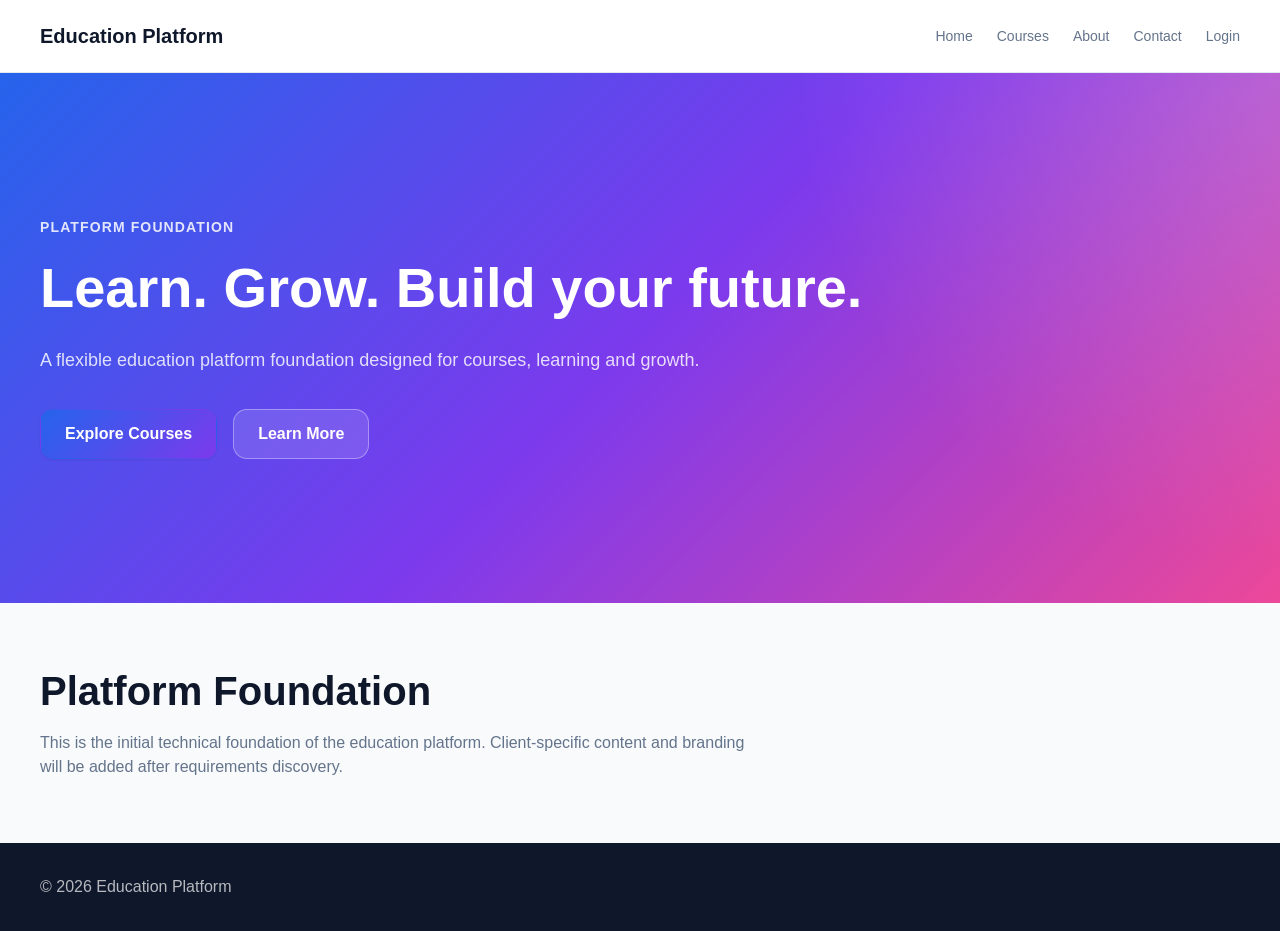
==== index.html @ 8b92bb28 "feat: add static frontend foundation" ====
<!DOCTYPE html>
<html lang="en">
<head>
    <meta charset="UTF-8">

    <meta
        name="viewport"
        content="width=device-width, initial-scale=1.0"
    >

    <meta
        name="description"
        content="Education platform foundation."
    >

    <meta
        name="robots"
        content="index,follow"
    >

    <title>Education Platform</title>

    <link rel="stylesheet" href="css/variables.css">
    <link rel="stylesheet" href="css/reset.css">
    <link rel="stylesheet" href="css/base.css">
    <link rel="stylesheet" href="css/components.css">
    <link rel="stylesheet" href="css/layouts.css">
    <link rel="stylesheet" href="css/responsive.css">
    <link rel="stylesheet" href="css/animations.css">
</head>

<body>

    <header class="site-header">
        <div class="container">
            <nav class="site-navigation" aria-label="Main navigation">

    <a href="index.html" class="site-logo">
        Education Platform
    </a>

    <button
        class="menu-toggle"
        type="button"
        aria-label="Open navigation menu"
        aria-expanded="false"
        aria-controls="main-navigation"
    >
        <span class="menu-toggle__line"></span>
        <span class="menu-toggle__line"></span>
        <span class="menu-toggle__line"></span>
    </button>

    <div
        class="site-navigation__links"
        id="main-navigation"
    >
        <a href="index.html">Home</a>
        <a href="courses.html">Courses</a>
        <a href="about.html">About</a>
        <a href="contact.html">Contact</a>
        <a href="login.html">Login</a>
    </div>

</nav>
        </div>
    </header>

    <main>

        <section class="hero-section">
            <div class="container">

                <p class="eyebrow">
                    Platform Foundation
                </p>

                <h1>
                    Learn. Grow. Build your future.
                </h1>

                <p class="hero-description">
                    A flexible education platform foundation
                    designed for courses, learning and growth.
                </p>

                <div class="hero-actions">
                    <a
                        href="courses.html"
                        class="button button--primary"
                    >
                        Explore Courses
                    </a>

                    <a
                        href="about.html"
                        class="button button--secondary"
                    >
                        Learn More
                    </a>
                </div>

            </div>
        </section>

        <section class="content-section">
            <div class="container">

                <h2>
                    Platform Foundation
                </h2>

                <p>
                    This is the initial technical foundation
                    of the education platform. Client-specific
                    content and branding will be added after
                    requirements discovery.
                </p>

            </div>
        </section>

    </main>

    <footer class="site-footer">
        <div class="container">

            <p>
                &copy;
                <span id="current-year"></span>
                Education Platform
            </p>

        </div>
    </footer>

    <script src="js/public/home.js" defer></script>

</body>
</html>
---- css/variables.css ----
:root {
    /* =========================================
       Color System
       ========================================= */

    --color-primary: #2563eb;
    --color-primary-hover: #1d4ed8;

    --color-secondary: #7c3aed;
    --color-secondary-hover: #6d28d9;

    --color-accent: #16a34a;

    --color-background: #f8fafc;
    --color-surface: #ffffff;

    --color-text: #0f172a;
    --color-text-light: #ffffff;

    --color-muted: #64748b;
    --color-border: #e2e8f0;

    --color-success: #16a34a;
    --color-warning: #d97706;
    --color-error: #dc2626;


    /* =========================================
       Gradient System
       ========================================= */

    --gradient-hero:
        linear-gradient(
            135deg,
            #2563eb 0%,
            #7c3aed 50%,
            #ec4899 100%
        );

    --gradient-button:
        linear-gradient(
            135deg,
            #2563eb,
            #7c3aed
        );


    /* =========================================
       Typography
       ========================================= */

    --font-heading:
        "Poppins",
        "Segoe UI",
        Arial,
        sans-serif;

    --font-body:
        "Inter",
        "Segoe UI",
        Arial,
        sans-serif;

    --font-size-xs: 0.75rem;
    --font-size-sm: 0.875rem;
    --font-size-md: 1rem;
    --font-size-lg: 1.125rem;
    --font-size-xl: 1.25rem;
    --font-size-2xl: 1.5rem;
    --font-size-3xl: 2rem;
    --font-size-4xl: 2.5rem;
    --font-size-5xl: 3.5rem;

    --font-weight-regular: 400;
    --font-weight-medium: 500;
    --font-weight-semibold: 600;
    --font-weight-bold: 700;

    --line-height-tight: 1.2;
    --line-height-normal: 1.5;
    --line-height-relaxed: 1.75;


    /* =========================================
       Layout
       ========================================= */

    --container-width: 1200px;

    --space-1: 0.25rem;
    --space-2: 0.5rem;
    --space-3: 0.75rem;
    --space-4: 1rem;
    --space-5: 1.25rem;
    --space-6: 1.5rem;
    --space-8: 2rem;
    --space-10: 2.5rem;
    --space-12: 3rem;
    --space-16: 4rem;
    --space-20: 5rem;


    /* =========================================
       Border Radius
       ========================================= */

    --radius-sm: 8px;
    --radius-md: 14px;
    --radius-lg: 24px;
    --radius-xl: 32px;
    --radius-full: 9999px;


    /* =========================================
       Shadows
       ========================================= */

    --shadow-sm:
        0 1px 3px rgba(15, 23, 42, 0.08);

    --shadow-md:
        0 8px 24px rgba(15, 23, 42, 0.10);

    --shadow-lg:
        0 20px 50px rgba(15, 23, 42, 0.14);


    /* =========================================
       Motion
       ========================================= */

    --transition-fast: 150ms ease;
    --transition-normal: 250ms ease;
    --transition-slow: 400ms ease;


    /* =========================================
       Z-Index
       ========================================= */

    --z-header: 100;
    --z-dropdown: 200;
    --z-modal: 500;
    --z-toast: 600;
}
---- css/base.css ----
/* =========================================
   Base Styles
   ========================================= */

html {
    font-size: 16px;
}

body {
    background: var(--color-background);
    color: var(--color-text);
    font-family: var(--font-body);
    font-size: var(--font-size-md);
    font-weight: var(--font-weight-regular);
    line-height: var(--line-height-normal);
    text-rendering: optimizeLegibility;
    -webkit-font-smoothing: antialiased;
}

h1,
h2,
h3,
h4,
h5,
h6 {
    color: var(--color-text);
    font-family: var(--font-heading);
    font-weight: var(--font-weight-bold);
    line-height: var(--line-height-tight);
}

h1 {
    font-size: clamp(
        2.25rem,
        5vw,
        var(--font-size-5xl)
    );
}

h2 {
    font-size: clamp(
        1.75rem,
        4vw,
        var(--font-size-4xl)
    );
}

h3 {
    font-size: var(--font-size-2xl);
}

h4 {
    font-size: var(--font-size-xl);
}

p {
    color: var(--color-muted);
}

a {
    transition:
        color var(--transition-fast),
        opacity var(--transition-fast);
}

a:hover {
    color: var(--color-primary);
}

:focus-visible {
    outline: 3px solid var(--color-primary);
    outline-offset: 3px;
}

button,
a,
input,
textarea,
select {
    border-radius: var(--radius-sm);
}

.container {
    width: min(
        calc(100% - 2rem),
        var(--container-width)
    );

    margin-inline: auto;
}

.eyebrow {
    margin-bottom: var(--space-4);

    color: var(--color-primary);

    font-size: var(--font-size-sm);
    font-weight: var(--font-weight-semibold);

    letter-spacing: 0.08em;
    text-transform: uppercase;
}

.content-section {
    padding-block: var(--space-16);
}

.content-section h2 {
    margin-bottom: var(--space-4);
}

.content-section p {
    max-width: 720px;
}

/* =========================================
   Reduced Motion
   ========================================= */

@media (prefers-reduced-motion: reduce) {
    html {
        scroll-behavior: auto;
    }

    *,
    *::before,
    *::after {
        animation-duration: 0.01ms !important;
        animation-iteration-count: 1 !important;
        transition-duration: 0.01ms !important;
        scroll-behavior: auto !important;
    }
}
---- css/components.css ----
/* =========================================
   Buttons
   ========================================= */

.button {
    display: inline-flex;
    align-items: center;
    justify-content: center;

    min-height: 44px;

    padding:
        var(--space-3)
        var(--space-6);

    border: 1px solid transparent;
    border-radius: var(--radius-md);

    font-size: var(--font-size-md);
    font-weight: var(--font-weight-semibold);

    text-align: center;

    transition:
        transform var(--transition-fast),
        background var(--transition-normal),
        border-color var(--transition-normal),
        color var(--transition-normal),
        box-shadow var(--transition-normal);
}

.button:hover {
    transform: translateY(-1px);
}

.button:active {
    transform: translateY(0);
}

.button--primary {
    background: var(--gradient-button);
    color: var(--color-text-light);

    box-shadow: var(--shadow-sm);
}

.button--primary:hover {
    box-shadow: var(--shadow-md);
}

.button--secondary {
    background: var(--color-surface);
    border-color: var(--color-border);
    color: var(--color-text);
}

.button--secondary:hover {
    border-color: var(--color-primary);
    color: var(--color-primary);
}


/* =========================================
   Site Header
   ========================================= */

.site-header {
    position: sticky;
    top: 0;
    z-index: var(--z-header);

    background: rgb(255 255 255 / 92%);
    border-bottom: 1px solid var(--color-border);

    backdrop-filter: blur(12px);
}

.site-navigation {
    display: flex;
    align-items: center;
    justify-content: space-between;

    min-height: 72px;

    gap: var(--space-6);
}

.site-logo {
    flex-shrink: 0;

    color: var(--color-text);

    font-family: var(--font-heading);
    font-size: var(--font-size-xl);
    font-weight: var(--font-weight-bold);
}

.site-logo:hover {
    color: var(--color-primary);
}

.site-navigation__links {
    display: flex;
    align-items: center;

    gap: var(--space-6);
}

.site-navigation__links a {
    color: var(--color-muted);
    font-size: var(--font-size-sm);
    font-weight: var(--font-weight-medium);
}

.site-navigation__links a:hover,
.site-navigation__links a:focus-visible {
    color: var(--color-primary);
}


/* =========================================
   Hero
   ========================================= */

.hero-section {
    position: relative;

    overflow: hidden;

    padding-block:
        clamp(
            5rem,
            12vw,
            9rem
        );

    background: var(--gradient-hero);

    color: var(--color-text-light);
}

.hero-section::before {
    content: "";

    position: absolute;
    inset: 0;

    background:
        radial-gradient(
            circle at top right,
            rgb(255 255 255 / 18%),
            transparent 35%
        );
    
    pointer-events: none;
}

.hero-section .container {
    position: relative;
    z-index: 1;
}

.hero-section .eyebrow {
    color: rgb(255 255 255 / 85%);
}

.hero-section h1 {
    max-width: 850px;

    margin-bottom: var(--space-6);

    color: var(--color-text-light);
}

.hero-description {
    max-width: 680px;

    margin-bottom: var(--space-8);

    color: rgb(255 255 255 / 82%);

    font-size: var(--font-size-lg);
    line-height: var(--line-height-relaxed);
}

.hero-actions {
    display: flex;
    flex-wrap: wrap;

    gap: var(--space-4);
}

.hero-actions .button--secondary {
    background: rgb(255 255 255 / 12%);
    border-color: rgb(255 255 255 / 35%);
    color: var(--color-text-light);
}

.hero-actions .button--secondary:hover {
    background: rgb(255 255 255 / 20%);
    border-color: rgb(255 255 255 / 60%);
    color: var(--color-text-light);
}


/* =========================================
   Cards
   ========================================= */

.card {
    padding: var(--space-6);

    background: var(--color-surface);
    border: 1px solid var(--color-border);
    border-radius: var(--radius-lg);

    box-shadow: var(--shadow-sm);

    transition:
        transform var(--transition-normal),
        box-shadow var(--transition-normal);
}

.card:hover {
    transform: translateY(-3px);
    box-shadow: var(--shadow-md);
}

.card__title {
    margin-bottom: var(--space-3);

    font-size: var(--font-size-xl);
}

.card__description {
    margin-bottom: var(--space-4);
}


/* =========================================
   Forms
   ========================================= */

.form-group {
    display: flex;
    flex-direction: column;

    gap: var(--space-2);
}

.form-group + .form-group {
    margin-top: var(--space-4);
}

.form-label {
    color: var(--color-text);

    font-size: var(--font-size-sm);
    font-weight: var(--font-weight-semibold);
}

.form-input,
.form-textarea,
.form-select {
    width: 100%;

    padding:
        var(--space-3)
        var(--space-4);

    background: var(--color-surface);

    border: 1px solid var(--color-border);
    border-radius: var(--radius-md);

    color: var(--color-text);

    transition:
        border-color var(--transition-fast),
        box-shadow var(--transition-fast);
}

.form-input::placeholder,
.form-textarea::placeholder {
    color: var(--color-muted);
}

.form-input:focus,
.form-textarea:focus,
.form-select:focus {
    border-color: var(--color-primary);

    box-shadow:
        0 0 0 3px
        rgb(37 99 235 / 12%);

    outline: none;
}

.form-textarea {
    min-height: 140px;
}


/* =========================================
   Status Messages
   ========================================= */

.alert {
    padding: var(--space-4);

    border: 1px solid transparent;
    border-radius: var(--radius-md);
}

.alert--success {
    background: rgb(22 163 74 / 10%);
    border-color: rgb(22 163 74 / 25%);
    color: var(--color-success);
}

.alert--warning {
    background: rgb(217 119 6 / 10%);
    border-color: rgb(217 119 6 / 25%);
    color: var(--color-warning);
}

.alert--error {
    background: rgb(220 38 38 / 10%);
    border-color: rgb(220 38 38 / 25%);
    color: var(--color-error);
}


/* =========================================
   Loading / Empty / Error States
   ========================================= */

.state {
    padding: var(--space-10);

    border: 1px dashed var(--color-border);
    border-radius: var(--radius-lg);

    text-align: center;
}

.state__title {
    margin-bottom: var(--space-2);
}

.state__message {
    color: var(--color-muted);
}


/* =========================================
   Visually Hidden
   ========================================= */

.visually-hidden {
    position: absolute !important;

    width: 1px !important;
    height: 1px !important;

    padding: 0 !important;
    margin: -1px !important;

    overflow: hidden !important;

    clip: rect(0, 0, 0, 0) !important;

    white-space: nowrap !important;

    border: 0 !important;
}
/* =========================================
   Mobile Menu Toggle
   ========================================= */

.menu-toggle {
    display: none;

    width: 44px;
    height: 44px;

    padding: var(--space-2);

    background: transparent;
    border: 1px solid var(--color-border);
    border-radius: var(--radius-md);

    align-items: center;
    justify-content: center;
    flex-direction: column;

    gap: 5px;

    color: var(--color-text);
}

.menu-toggle:hover {
    border-color: var(--color-primary);
}

.menu-toggle__line {
    display: block;

    width: 20px;
    height: 2px;

    background: currentColor;

    border-radius: var(--radius-full);

    transition:
        transform var(--transition-normal),
        opacity var(--transition-normal);
}


/* =========================================
   Open Menu State
   ========================================= */

.menu-toggle.is-open .menu-toggle__line:nth-child(1) {
    transform: translateY(7px) rotate(45deg);
}

.menu-toggle.is-open .menu-toggle__line:nth-child(2) {
    opacity: 0;
}

.menu-toggle.is-open .menu-toggle__line:nth-child(3) {
    transform: translateY(-7px) rotate(-45deg);
}
---- css/layouts.css ----
/* =========================================
   Layout Utilities
   ========================================= */

.page-section {
    padding-block: var(--space-16);
}

.page-section--large {
    padding-block: var(--space-20);
}


/* =========================================
   Grid
   ========================================= */

.grid {
    display: grid;
    gap: var(--space-6);
}

.grid--2 {
    grid-template-columns: repeat(2, minmax(0, 1fr));
}

.grid--3 {
    grid-template-columns: repeat(3, minmax(0, 1fr));
}

.grid--4 {
    grid-template-columns: repeat(4, minmax(0, 1fr));
}


/* =========================================
   Flex Utilities
   ========================================= */

.flex {
    display: flex;
}

.flex--column {
    flex-direction: column;
}

.flex--center {
    align-items: center;
    justify-content: center;
}

.flex--between {
    align-items: center;
    justify-content: space-between;
}

.flex--wrap {
    flex-wrap: wrap;
}


/* =========================================
   Stack
   ========================================= */

.stack {
    display: flex;
    flex-direction: column;
}

.stack--sm {
    gap: var(--space-3);
}

.stack--md {
    gap: var(--space-6);
}

.stack--lg {
    gap: var(--space-10);
}


/* =========================================
   Course Grid
   ========================================= */

.course-grid {
    display: grid;

    grid-template-columns:
        repeat(
            3,
            minmax(0, 1fr)
        );

    gap: var(--space-6);
}


/* =========================================
   Content Widths
   ========================================= */

.content-narrow {
    max-width: 720px;
}

.content-medium {
    max-width: 900px;
}

.content-wide {
    max-width: 1100px;
}


/* =========================================
   Centered Content
   ========================================= */

.center-content {
    margin-inline: auto;
    text-align: center;
}


/* =========================================
   Footer
   ========================================= */

.site-footer {
    padding-block: var(--space-8);

    background: var(--color-text);

    color: var(--color-text-light);
}

.site-footer p {
    color: rgb(255 255 255 / 70%);
}
---- css/responsive.css ----
/* =========================================
   Tablet
   ========================================= */

@media (max-width: 900px) {

    .site-navigation {
        flex-wrap: wrap;

        padding-block: var(--space-4);
    }

    .site-navigation__links {
        width: 100%;

        justify-content: center;

        gap: var(--space-4);
    }

    .grid--4 {
        grid-template-columns: repeat(2, minmax(0, 1fr));
    }

    .grid--3,
    .course-grid {
        grid-template-columns: repeat(2, minmax(0, 1fr));
    }
}


/* =========================================
   Mobile
   ========================================= */

@media (max-width: 640px) {

    .container {
        width: min(
            calc(100% - 1.5rem),
            var(--container-width)
        );
    }

    .site-navigation {
        position: relative;

        min-height: 64px;

        flex-wrap: wrap;
        align-items: center;

        padding-block: var(--space-3);
    }

    .site-logo {
        font-size: var(--font-size-lg);
    }

    .menu-toggle {
        display: flex;
    }

    .site-navigation__links {
        display: none;

        width: 100%;

        flex-direction: column;
        align-items: stretch;

        gap: 0;

        padding-top: var(--space-3);
    }

    .site-navigation__links.is-open {
        display: flex;
    }

    .site-navigation__links a {
        width: 100%;

        padding:
            var(--space-3)
            var(--space-2);

        border-top: 1px solid var(--color-border);

        color: var(--color-text);

        font-size: var(--font-size-md);
    }

    .site-navigation__links a:hover,
    .site-navigation__links a:focus-visible {
        background: var(--color-background);
        color: var(--color-primary);
    }

    .hero-section {
        padding-block: var(--space-16);
    }

    .hero-actions {
        flex-direction: column;
        align-items: stretch;
    }

    .hero-actions .button {
        width: 100%;
    }

    .grid--2,
    .grid--3,
    .grid--4,
    .course-grid {
        grid-template-columns: 1fr;
    }

    .content-section,
    .page-section {
        padding-block: var(--space-12);
    }
}
---- css/animations.css ----
/* =========================================
   Animation Foundation
   ========================================= */

@keyframes fade-in {
    from {
        opacity: 0;
    }

    to {
        opacity: 1;
    }
}

@keyframes fade-up {
    from {
        opacity: 0;
        transform: translateY(12px);
    }

    to {
        opacity: 1;
        transform: translateY(0);
    }
}

.animate-fade-in {
    animation:
        fade-in
        var(--transition-slow)
        both;
}

.animate-fade-up {
    animation:
        fade-up
        var(--transition-slow)
        both;
}


/* =========================================
   Reduced Motion
   ========================================= */

@media (prefers-reduced-motion: reduce) {

    .animate-fade-in,
    .animate-fade-up {
        animation: none;
    }
}
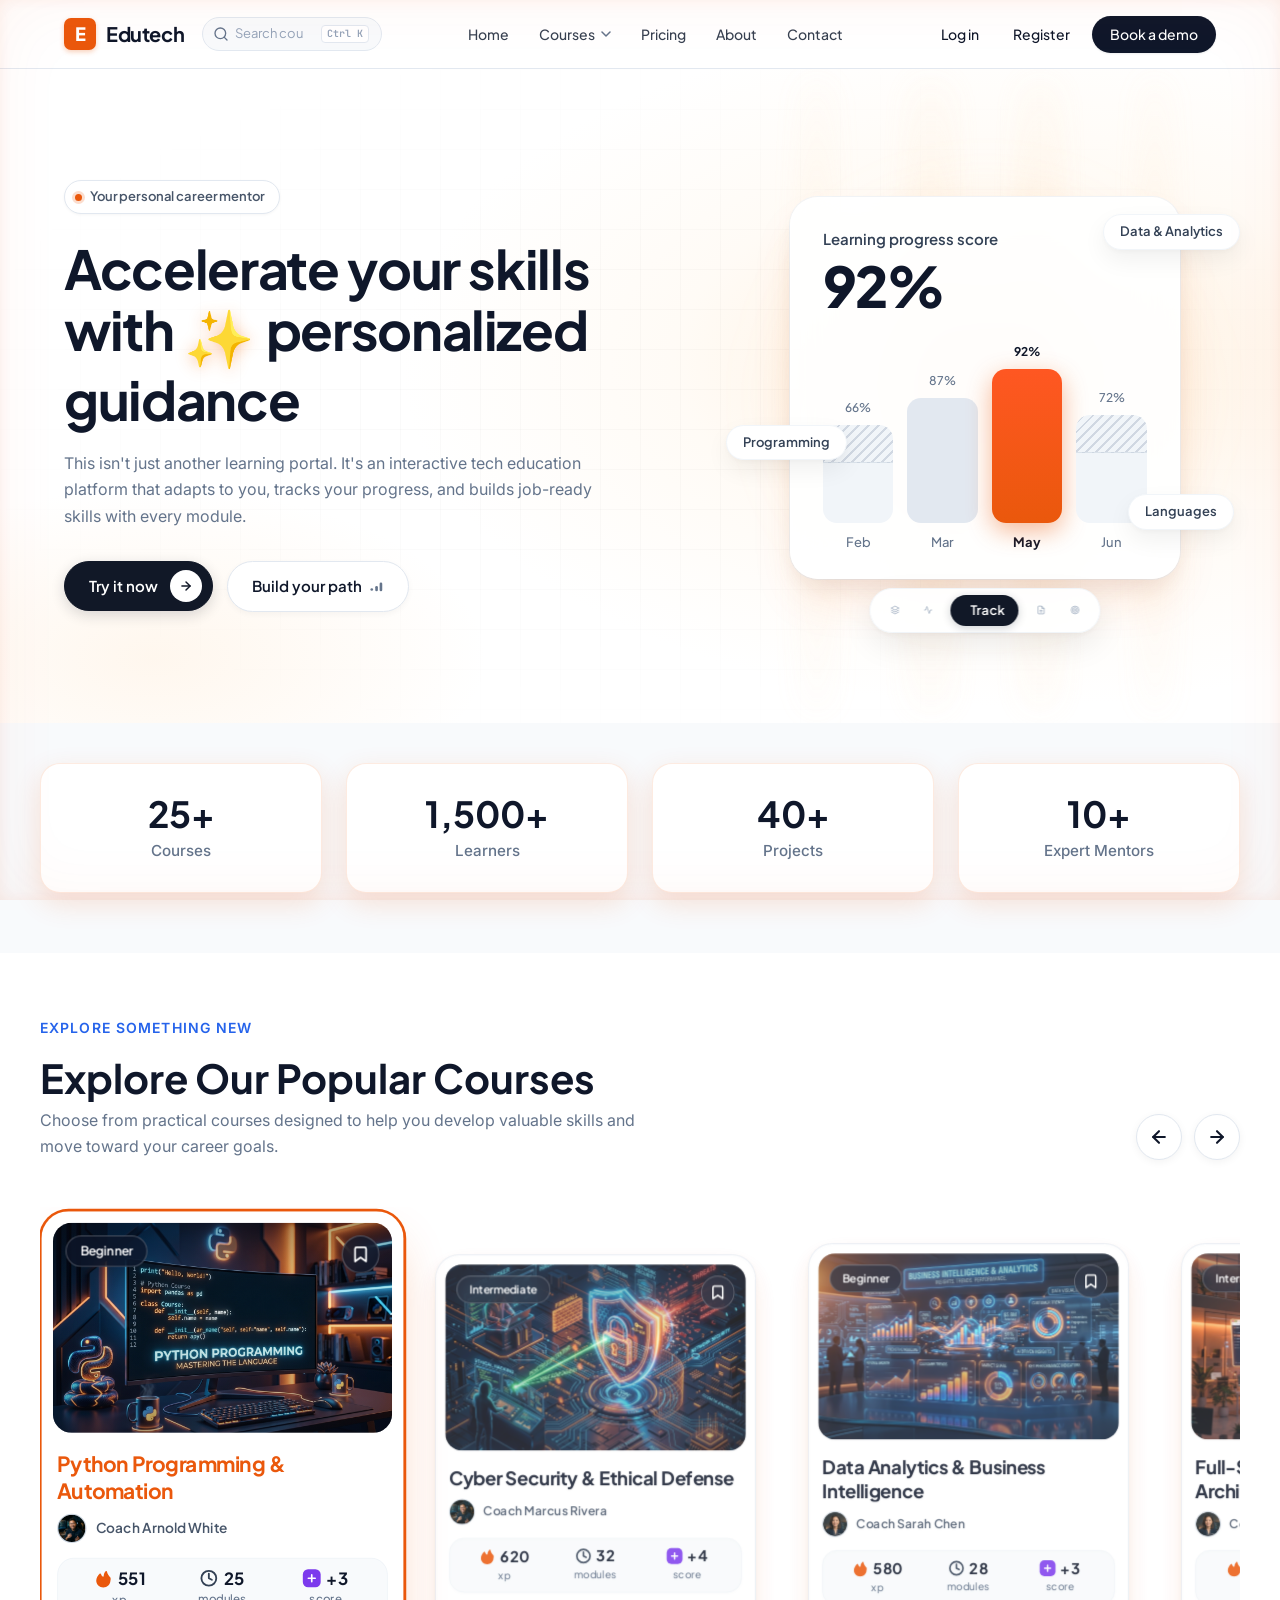
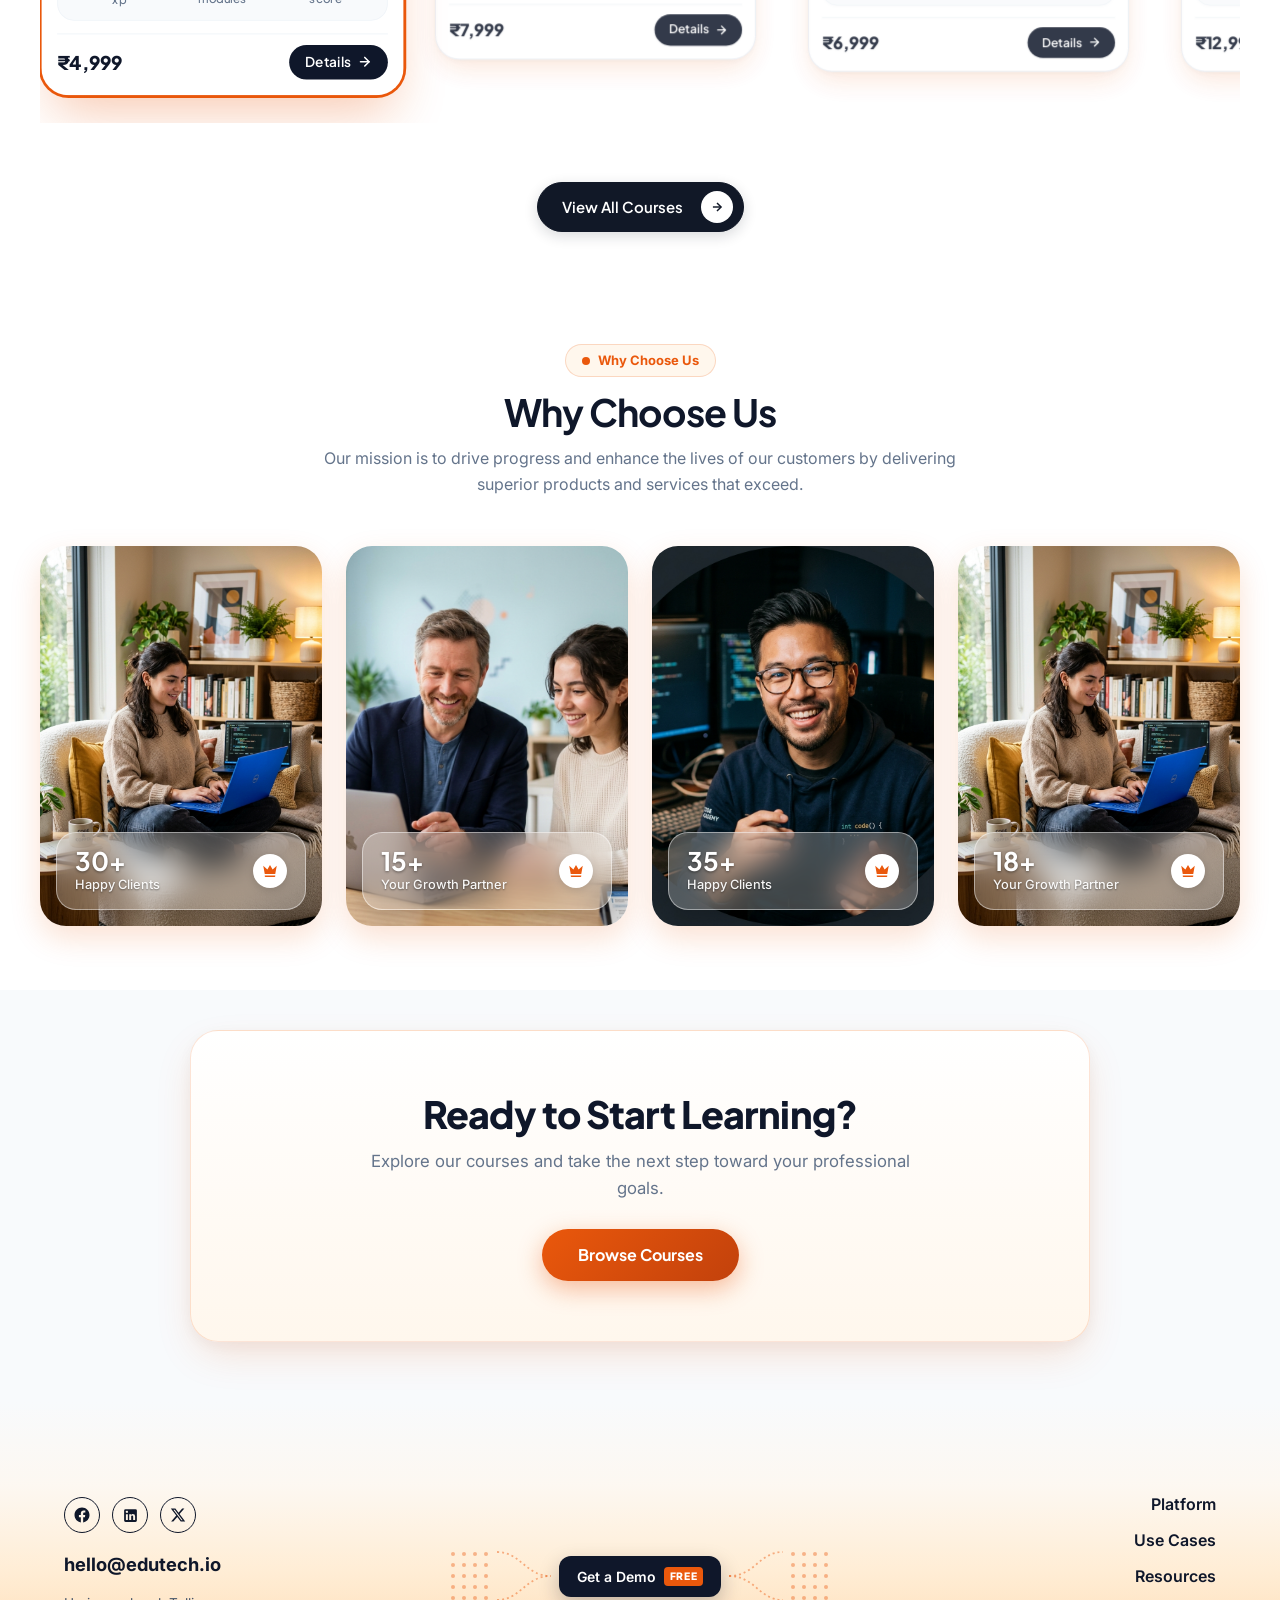
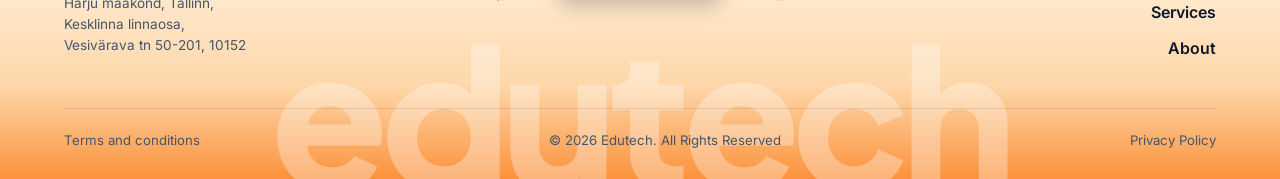
==== commit d8edccea: "feat(ui): implement platform redesign and dynamic data services Add dynamic data services, content J" ====
--- a/index.html
+++ b/index.html
@@ -1,24 +1,18 @@
 <!DOCTYPE html>
 <html lang="en">
+
 <head>
     <meta charset="UTF-8">
 
-    <meta
-        name="viewport"
-        content="width=device-width, initial-scale=1.0"
-    >
-
-    <meta
-        name="description"
-        content="Education platform foundation."
-    >
-
-    <meta
-        name="robots"
-        content="index,follow"
-    >
-
-    <title>Education Platform</title>
+    <meta name="viewport" content="width=device-width, initial-scale=1.0">
+
+    <meta name="description" id="meta-description" content="Education platform.">
+
+    <meta name="robots" content="index,follow">
+
+    <title id="page-title">
+        Education Platform
+    </title>
 
     <link rel="stylesheet" href="css/variables.css">
     <link rel="stylesheet" href="css/reset.css">
@@ -31,110 +25,388 @@
 
 <body>
 
-    <header class="site-header">
-        <div class="container">
-            <nav class="site-navigation" aria-label="Main navigation">
-
-    <a href="index.html" class="site-logo">
-        Education Platform
-    </a>
-
-    <button
-        class="menu-toggle"
-        type="button"
-        aria-label="Open navigation menu"
-        aria-expanded="false"
-        aria-controls="main-navigation"
-    >
-        <span class="menu-toggle__line"></span>
-        <span class="menu-toggle__line"></span>
-        <span class="menu-toggle__line"></span>
-    </button>
-
-    <div
-        class="site-navigation__links"
-        id="main-navigation"
-    >
-        <a href="index.html">Home</a>
-        <a href="courses.html">Courses</a>
-        <a href="about.html">About</a>
-        <a href="contact.html">Contact</a>
-        <a href="login.html">Login</a>
-    </div>
-
-</nav>
-        </div>
-    </header>
+    <div id="site-navbar"></div>
 
     <main>
 
-        <section class="hero-section">
-            <div class="container">
-
-                <p class="eyebrow">
-                    Platform Foundation
-                </p>
-
-                <h1>
-                    Learn. Grow. Build your future.
-                </h1>
-
-                <p class="hero-description">
-                    A flexible education platform foundation
-                    designed for courses, learning and growth.
-                </p>
-
-                <div class="hero-actions">
-                    <a
-                        href="courses.html"
-                        class="button button--primary"
-                    >
-                        Explore Courses
-                    </a>
-
-                    <a
-                        href="about.html"
-                        class="button button--secondary"
-                    >
-                        Learn More
-                    </a>
+        <!-- Hero Section (Matches Uploaded Design with Project Adapted Content) -->
+        <section class="hero-section" aria-label="Hero Section">
+            <div class="hero-container">
+
+                <!-- Left Column: Content & Actions -->
+                <div class="hero-content">
+
+                    <!-- Eyebrow Pill Badge -->
+                    <div class="hero-badge" id="hero-eyebrow">
+                        <span class="hero-badge__dot"></span>
+                        <span class="hero-badge__text">Your personal career mentor</span>
+                    </div>
+
+                    <!-- Heading with Sparkle -->
+                    <h1 class="hero-title" id="hero-title">
+                        Accelerate your skills with <span class="hero-sparkle" aria-hidden="true">✨</span> personalized
+                        guidance
+                    </h1>
+
+                    <!-- Description -->
+                    <p class="hero-description" id="hero-description">
+                        This isn’t just another learning portal. It’s an interactive tech education platform that adapts
+                        to you, tracks your progress, and builds job-ready skills with every module.
+                    </p>
+
+                    <!-- Dual Pill Action Buttons -->
+                    <div class="hero-actions">
+                        <a href="courses.html" class="hero-btn-primary" id="hero-primary-button">
+                            <span class="hero-btn__text">Try it now</span>
+                            <span class="hero-btn__arrow" aria-hidden="true">
+                                <svg width="14" height="14" viewBox="0 0 24 24" fill="none" stroke="currentColor"
+                                    stroke-width="2.5" stroke-linecap="round" stroke-linejoin="round">
+                                    <line x1="5" y1="12" x2="19" y2="12"></line>
+                                    <polyline points="12 5 19 12 12 19"></polyline>
+                                </svg>
+                            </span>
+                        </a>
+
+                        <a href="courses.html" class="hero-btn-secondary" id="hero-secondary-button">
+                            <span class="hero-btn__text">Build your path</span>
+                            <span class="hero-btn__symbol" aria-hidden="true">
+                                <svg width="14" height="14" viewBox="0 0 16 16" fill="currentColor">
+                                    <circle cx="2" cy="12" r="1.5" />
+                                    <rect x="6" y="8" width="3" height="6" rx="1.5" />
+                                    <rect x="11" y="4" width="3" height="10" rx="1.5" />
+                                </svg>
+                            </span>
+                        </a>
+                    </div>
+
+                </div>
+
+                <!-- Right Column: Visual Progress Graphic & Floating Dock -->
+                <div class="hero-visual" aria-hidden="true">
+
+                    <!-- Ambient Warm Glow Background with Radiant Stripes -->
+                    <div class="hero-glow">
+                        <div class="hero-glow__beam hero-glow__beam--1"></div>
+                        <div class="hero-glow__beam hero-glow__beam--2"></div>
+                        <div class="hero-glow__beam hero-glow__beam--3"></div>
+                        <div class="hero-glow__beam hero-glow__beam--4"></div>
+                    </div>
+
+                    <!-- Floating Skill Pill: Left ("Programming") -->
+                    <div class="hero-floating-pill hero-floating-pill--left">
+                        <span>Programming</span>
+                    </div>
+
+                    <!-- Floating Skill Pill: Top Right ("Data & Analytics") -->
+                    <div class="hero-floating-pill hero-floating-pill--top-right">
+                        <span>Data &amp; Analytics</span>
+                    </div>
+
+                    <!-- Floating Skill Pill: Bottom Right ("Languages") -->
+                    <div class="hero-floating-pill hero-floating-pill--bottom-right">
+                        <span>Languages</span>
+                    </div>
+
+                    <!-- Main Progress Card -->
+                    <div class="hero-card">
+                        <span class="hero-card__label">Learning progress score</span>
+                        <div class="hero-card__score">92%</div>
+
+                        <!-- 4-Column Bar Chart -->
+                        <div class="hero-chart">
+                            <!-- Column 1: Feb -->
+                            <div class="hero-chart__col">
+                                <span class="hero-chart__val">66%</span>
+                                <div class="hero-chart__bar hero-chart__bar--striped" style="height: 98px;">
+                                    <div class="hero-chart__stripe-texture"></div>
+                                </div>
+                                <span class="hero-chart__month">Feb</span>
+                            </div>
+
+                            <!-- Column 2: Mar -->
+                            <div class="hero-chart__col">
+                                <span class="hero-chart__val">87%</span>
+                                <div class="hero-chart__bar hero-chart__bar--neutral" style="height: 125px;"></div>
+                                <span class="hero-chart__month">Mar</span>
+                            </div>
+
+                            <!-- Column 3: May (Active Glowing Pill) -->
+                            <div class="hero-chart__col hero-chart__col--active">
+                                <span class="hero-chart__val">92%</span>
+                                <div class="hero-chart__bar hero-chart__bar--active" style="height: 154px;"></div>
+                                <span class="hero-chart__month">May</span>
+                            </div>
+
+                            <!-- Column 4: Jun -->
+                            <div class="hero-chart__col">
+                                <span class="hero-chart__val">72%</span>
+                                <div class="hero-chart__bar hero-chart__bar--striped" style="height: 108px;">
+                                    <div class="hero-chart__stripe-texture"></div>
+                                </div>
+                                <span class="hero-chart__month">Jun</span>
+                            </div>
+                        </div>
+                    </div>
+
+                    <!-- Floating Bottom Dock -->
+                    <div class="hero-dock">
+                        <button type="button" class="hero-dock__btn" aria-label="Course Modules" tabindex="-1">
+                            <svg width="16" height="16" viewBox="0 0 24 24" fill="none" stroke="currentColor"
+                                stroke-width="1.8">
+                                <path d="M12 2L2 7l10 5 10-5-10-5zM2 17l10 5 10-5M2 12l10 5 10-5" />
+                            </svg>
+                        </button>
+
+                        <button type="button" class="hero-dock__btn" aria-label="Growth Chart" tabindex="-1">
+                            <svg width="16" height="16" viewBox="0 0 24 24" fill="none" stroke="currentColor"
+                                stroke-width="1.8">
+                                <polyline points="22 12 18 12 15 21 9 3 6 12 2 12" />
+                            </svg>
+                        </button>
+
+                        <button type="button" class="hero-dock__btn hero-dock__btn--active" aria-label="Track Progress"
+                            tabindex="-1">
+                            <svg width="15" height="15" viewBox="0 0 24 24" fill="none" stroke="currentColor"
+                                stroke-width="2.2">
+                                <rect x="3" y="12" width="4" height="8" rx="1" />
+                                <rect x="10" y="8" width="4" height="12" rx="1" />
+                                <rect x="17" y="4" width="4" height="16" rx="1" />
+                            </svg>
+                            <span>Track</span>
+                        </button>
+
+                        <button type="button" class="hero-dock__btn" aria-label="Course Notes" tabindex="-1">
+                            <svg width="16" height="16" viewBox="0 0 24 24" fill="none" stroke="currentColor"
+                                stroke-width="1.8">
+                                <path d="M14 2H6a2 2 0 0 0-2 2v16a2 2 0 0 0 2 2h12a2 2 0 0 0 2-2V8z" />
+                                <polyline points="14 2 14 8 20 8" />
+                                <line x1="16" y1="13" x2="8" y2="13" />
+                                <line x1="16" y1="17" x2="8" y2="17" />
+                            </svg>
+                        </button>
+
+                        <button type="button" class="hero-dock__btn" aria-label="Learning Target" tabindex="-1">
+                            <svg width="16" height="16" viewBox="0 0 24 24" fill="none" stroke="currentColor"
+                                stroke-width="1.8">
+                                <circle cx="12" cy="12" r="10" />
+                                <circle cx="12" cy="12" r="6" />
+                                <circle cx="12" cy="12" r="2" />
+                            </svg>
+                        </button>
+                    </div>
+
                 </div>
 
             </div>
         </section>
 
-        <section class="content-section">
+
+        <!-- Statistics (Image 3 Reference with Orange Shadow & Mobile 2x2 Grid) -->
+        <section class="page-section" style="padding-block: 40px 60px;">
             <div class="container">
-
-                <h2>
-                    Platform Foundation
-                </h2>
-
-                <p>
-                    This is the initial technical foundation
-                    of the education platform. Client-specific
-                    content and branding will be added after
-                    requirements discovery.
-                </p>
-
+                <div class="grid grid--4 stats-grid" id="statistics-container">
+                </div>
             </div>
         </section>
 
+
+        <!-- Featured Courses Section (Side-by-Side Highlighted Carousel) -->
+        <section class="page-section featured-courses-section" aria-label="Featured Courses">
+
+            <div class="container">
+
+                <div class="carousel-header">
+                    <div class="carousel-header__text">
+                        <p class="eyebrow">
+                            Explore Something New
+                        </p>
+
+                        <h2 id="featured-courses-title">
+                            Explore Our Popular Courses
+                        </h2>
+
+                        <p id="featured-courses-description" class="carousel-header__desc">
+                            Choose from practical, industry-aligned courses designed for your career goals.
+                        </p>
+                    </div>
+
+                    <!-- Carousel Left / Right Navigation Buttons -->
+                    <div class="carousel-controls" aria-label="Course carousel controls">
+                        <button type="button" class="carousel-nav-btn" id="carousel-prev-btn"
+                            aria-label="Previous course" title="Previous">
+                            <svg width="20" height="20" viewBox="0 0 24 24" fill="none" stroke="currentColor"
+                                stroke-width="2.5" stroke-linecap="round" stroke-linejoin="round" aria-hidden="true">
+                                <line x1="19" y1="12" x2="5" y2="12"></line>
+                                <polyline points="12 19 5 12 12 5"></polyline>
+                            </svg>
+                        </button>
+                        <button type="button" class="carousel-nav-btn" id="carousel-next-btn" aria-label="Next course"
+                            title="Next">
+                            <svg width="20" height="20" viewBox="0 0 24 24" fill="none" stroke="currentColor"
+                                stroke-width="2.5" stroke-linecap="round" stroke-linejoin="round" aria-hidden="true">
+                                <line x1="5" y1="12" x2="19" y2="12"></line>
+                                <polyline points="12 5 19 12 12 19"></polyline>
+                            </svg>
+                        </button>
+                    </div>
+                </div>
+
+                <!-- Horizontal Carousel Track (Data populated exclusively from courses.json) -->
+                <div class="courses-carousel-wrapper">
+                    <div class="courses-carousel" id="featured-courses" role="region"
+                        aria-label="Featured courses slider">
+                    </div>
+                </div>
+
+                <div class="center-content" style="margin-top: 1.5rem;">
+                    <a href="courses.html" class="hero-btn-primary" style="display: inline-flex;">
+                        <span>View All Courses</span>
+                        <span class="hero-btn__arrow" aria-hidden="true" style="margin-left: 6px;">
+                            <svg width="14" height="14" viewBox="0 0 24 24" fill="none" stroke="currentColor"
+                                stroke-width="2.5">
+                                <line x1="5" y1="12" x2="19" y2="12"></line>
+                                <polyline points="12 5 19 12 12 19"></polyline>
+                            </svg>
+                        </span>
+                    </a>
+                </div>
+
+            </div>
+
+        </section>
+
+
+        <!-- Why Choose Us Section (Image 4 Reference: White Background & Frosted Glass Badges & Orange Glow) -->
+        <section class="why-choose-section" id="why-choose-us-section" aria-label="Why Choose Us">
+            <div class="container">
+                <div class="why-choose-header">
+                    <div class="why-choose-pill">
+                        <span
+                            style="display:inline-block; width:8px; height:8px; border-radius:50%; background:#ea580c;"></span>
+                        <span>Why Choose Us</span>
+                    </div>
+                    <h2 class="why-choose-title" id="why-choose-title">Why Choose Us</h2>
+                    <p class="why-choose-desc" id="why-choose-description">
+                        Our mission is to drive progress and enhance the lives of our customers by delivering superior
+                        products and services that exceed.
+                    </p>
+                </div>
+
+                <div class="why-choose-grid">
+                    <!-- Card 1 -->
+                    <div class="why-card">
+                        <img src="assets/images/why-choose-1.jpg" alt="Learner studying practical software development"
+                            class="why-card__img" loading="lazy">
+                        <div class="why-card__badge">
+                            <div class="why-card__info">
+                                <span class="why-card__num">30+</span>
+                                <span class="why-card__text">Happy Clients</span>
+                            </div>
+                            <div class="why-card__crown" aria-hidden="true">
+                                <svg width="18" height="18" viewBox="0 0 24 24" fill="currentColor">
+                                    <path
+                                        d="M5 16L3 5l5.5 5L12 4l3.5 6L21 5l-2 11H5zm14 3c0 .6-.4 1-1 1H6c-.6 0-1-.4-1-1v-1h14v1z" />
+                                </svg>
+                            </div>
+                        </div>
+                    </div>
+
+                    <!-- Card 2 -->
+                    <div class="why-card">
+                        <img src="assets/images/why-choose-2.jpg" alt="Educator mentoring technology career transitions"
+                            class="why-card__img" loading="lazy">
+                        <div class="why-card__badge">
+                            <div class="why-card__info">
+                                <span class="why-card__num">15+</span>
+                                <span class="why-card__text">Your Growth Partner</span>
+                            </div>
+                            <div class="why-card__crown" aria-hidden="true">
+                                <svg width="18" height="18" viewBox="0 0 24 24" fill="currentColor">
+                                    <path
+                                        d="M5 16L3 5l5.5 5L12 4l3.5 6L21 5l-2 11H5zm14 3c0 .6-.4 1-1 1H6c-.6 0-1-.4-1-1v-1h14v1z" />
+                                </svg>
+                            </div>
+                        </div>
+                    </div>
+
+                    <!-- Card 3 -->
+                    <div class="why-card">
+                        <img src="assets/images/why-choose-3.jpg"
+                            alt="Senior software mentor guiding engineering workflows" class="why-card__img"
+                            loading="lazy">
+                        <div class="why-card__badge">
+                            <div class="why-card__info">
+                                <span class="why-card__num">35+</span>
+                                <span class="why-card__text">Happy Clients</span>
+                            </div>
+                            <div class="why-card__crown" aria-hidden="true">
+                                <svg width="18" height="18" viewBox="0 0 24 24" fill="currentColor">
+                                    <path
+                                        d="M5 16L3 5l5.5 5L12 4l3.5 6L21 5l-2 11H5zm14 3c0 .6-.4 1-1 1H6c-.6 0-1-.4-1-1v-1h14v1z" />
+                                </svg>
+                            </div>
+                        </div>
+                    </div>
+
+                    <!-- Card 4 -->
+                    <div class="why-card">
+                        <img src="assets/images/why-choose-4.jpg" alt="Student mastering hands-on technical labs"
+                            class="why-card__img" loading="lazy">
+                        <div class="why-card__badge">
+                            <div class="why-card__info">
+                                <span class="why-card__num">18+</span>
+                                <span class="why-card__text">Your Growth Partner</span>
+                            </div>
+                            <div class="why-card__crown" aria-hidden="true">
+                                <svg width="18" height="18" viewBox="0 0 24 24" fill="currentColor">
+                                    <path
+                                        d="M5 16L3 5l5.5 5L12 4l3.5 6L21 5l-2 11H5zm14 3c0 .6-.4 1-1 1H6c-.6 0-1-.4-1-1v-1h14v1z" />
+                                </svg>
+                            </div>
+                        </div>
+                    </div>
+                </div>
+            </div>
+        </section>
+
+
+        <!-- Call To Action -->
+        <section class="home-cta-section">
+            <div class="container">
+                <div class="cta-card--seamless center-content">
+                    <h2 class="cta-card__title" id="cta-title">
+                        Ready to Start Learning?
+                    </h2>
+                    <p class="cta-card__description" id="cta-description">
+                        Explore our courses and take the next step toward your professional goals.
+                    </p>
+                    <a href="courses.html" class="cta-btn--orange" id="cta-button">
+                        Browse Courses
+                    </a>
+                </div>
+            </div>
+        </section>
+
     </main>
 
-    <footer class="site-footer">
-        <div class="container">
-
-            <p>
-                &copy;
-                <span id="current-year"></span>
-                Education Platform
-            </p>
-
-        </div>
-    </footer>
-
+    <div id="site-footer"></div>
+
+
+    <!-- Shared Components -->
+    <script src="js/components/navbar.js" defer></script>
+    <script src="js/components/footer.js" defer></script>
+    <script src="js/components/chatbot.js" defer></script>
+
+    <!-- Services -->
+    <script src="js/services/content-service.js" defer></script>
+    <script src="js/services/course-service.js" defer></script>
+
+    <!-- Course Card -->
+    <script src="js/components/course-card.js" defer></script>
+
+    <!-- Homepage -->
     <script src="js/public/home.js" defer></script>
 
 </body>
+
 </html>
--- a/css/variables.css
+++ b/css/variables.css
@@ -1,4 +1,22 @@
+@import url("https://fonts.googleapis.com/css2?family=Inter:wght@400;500;600;700&family=JetBrains+Mono:wght@500;600&family=Plus+Jakarta+Sans:wght@500;600;700;800&family=Poppins:wght@600;700&display=swap");
+
 :root {
+    /* =========================================
+       Navbar & Header Tokens
+       ========================================= */
+
+    --color-nav-bg: #ffffff;
+    --color-nav-text: #374151;
+    --color-nav-text-hover: #111827;
+    --color-nav-active-pill: #fbf5ee;
+    --color-nav-active-text: #111827;
+    --color-nav-badge-orange: #ea580c;
+    --color-nav-badge-green: #16a34a;
+    --color-nav-badge-blue: #2563eb;
+    --color-nav-badge-purple: #7c3aed;
+    --color-nav-badge-teal: #0d9488;
+    --font-mono: "JetBrains Mono", ui-monospace, SFMono-Regular, Menlo, Monaco, Consolas, "Liberation Mono", monospace;
+
     /* =========================================
        Color System
        ========================================= */
@@ -30,19 +48,15 @@
        ========================================= */
 
     --gradient-hero:
-        linear-gradient(
-            135deg,
+        linear-gradient(135deg,
             #2563eb 0%,
             #7c3aed 50%,
-            #ec4899 100%
-        );
+            #ec4899 100%);
 
     --gradient-button:
-        linear-gradient(
-            135deg,
+        linear-gradient(135deg,
             #2563eb,
-            #7c3aed
-        );
+            #7c3aed);
 
 
     /* =========================================
@@ -50,6 +64,7 @@
        ========================================= */
 
     --font-heading:
+        "Plus Jakarta Sans",
         "Poppins",
         "Segoe UI",
         Arial,
--- a/css/components.css
+++ b/css/components.css
@@ -10,8 +10,7 @@
     min-height: 44px;
 
     padding:
-        var(--space-3)
-        var(--space-6);
+        var(--space-3) var(--space-6);
 
     border: 1px solid transparent;
     border-radius: var(--radius-md);
@@ -61,7 +60,7 @@
 
 
 /* =========================================
-   Site Header
+   Site Header & Modern Navigation
    ========================================= */
 
 .site-header {
@@ -69,137 +68,1169 @@
     top: 0;
     z-index: var(--z-header);
 
-    background: rgb(255 255 255 / 92%);
+    background: rgba(255, 255, 255, 0.96);
     border-bottom: 1px solid var(--color-border);
 
-    backdrop-filter: blur(12px);
-}
-
-.site-navigation {
+    backdrop-filter: blur(16px);
+    -webkit-backdrop-filter: blur(16px);
+    transition: box-shadow var(--transition-fast), background-color var(--transition-fast);
+}
+
+.site-header.is-scrolled {
+    box-shadow: 0 4px 20px -2px rgba(15, 23, 42, 0.06);
+}
+
+.site-header__container {
     display: flex;
     align-items: center;
     justify-content: space-between;
-
-    min-height: 72px;
-
-    gap: var(--space-6);
-}
-
+    gap: var(--space-4);
+
+    min-height: 68px;
+    padding-inline: var(--space-6);
+    max-width: var(--container-width);
+    margin-inline: auto;
+    position: relative;
+}
+
+.site-header__left {
+    display: flex;
+    align-items: center;
+    gap: 18px;
+    flex-shrink: 0;
+}
+
+.site-header__right {
+    display: flex;
+    align-items: center;
+    gap: 12px;
+    flex-shrink: 0;
+}
+
+/* --- Brand Logo --- */
 .site-logo {
+    display: inline-flex;
+    align-items: center;
+    gap: 10px;
+    text-decoration: none;
     flex-shrink: 0;
-
+    user-select: none;
+    font-family: var(--font-heading);
+}
+
+.site-logo__badge {
+    display: inline-flex;
+    align-items: center;
+    justify-content: center;
+    width: 32px;
+    height: 32px;
+    background: var(--color-nav-badge-orange, #ea580c);
+    color: #ffffff;
+    font-family: var(--font-heading);
+    font-weight: 800;
+    font-size: 1.15rem;
+    line-height: 1;
+    border-radius: 7px;
+    box-shadow: 0 2px 5px rgba(234, 88, 12, 0.28);
+    transition: transform var(--transition-fast);
+}
+
+.site-logo:hover .site-logo__badge {
+    transform: scale(1.05);
+}
+
+.site-logo__text {
+    font-family: var(--font-heading);
+    font-size: 1.25rem;
+    font-weight: 700;
+    letter-spacing: -0.02em;
     color: var(--color-text);
-
-    font-family: var(--font-heading);
-    font-size: var(--font-size-xl);
-    font-weight: var(--font-weight-bold);
-}
-
-.site-logo:hover {
+    transition: color var(--transition-fast);
+}
+
+.site-logo:hover .site-logo__text {
     color: var(--color-primary);
 }
 
-.site-navigation__links {
-    display: flex;
-    align-items: center;
-
-    gap: var(--space-6);
-}
-
-.site-navigation__links a {
-    color: var(--color-muted);
-    font-size: var(--font-size-sm);
-    font-weight: var(--font-weight-medium);
-}
-
-.site-navigation__links a:hover,
-.site-navigation__links a:focus-visible {
+/* --- Navigation Search Bar --- */
+.nav-search {
+    position: relative;
+    display: flex;
+    align-items: center;
+    background: #f8fafc;
+    border: 1px solid var(--color-border);
+    border-radius: 9999px;
+    padding: 6px 12px 6px 10px;
+    width: 180px;
+    transition: border-color var(--transition-fast), background-color var(--transition-fast), box-shadow var(--transition-fast);
+    flex-shrink: 0;
+}
+
+.nav-search:focus-within {
+    background: #ffffff;
+    border-color: var(--color-primary);
+    box-shadow: 0 0 0 3px rgba(37, 99, 235, 0.12);
+}
+
+.nav-search__icon {
+    color: #64748b;
+    flex-shrink: 0;
+    pointer-events: none;
+    display: block;
+}
+
+.nav-search__input {
+    border: none;
+    background: transparent;
+    font-family: var(--font-heading);
+    font-size: 0.8125rem;
+    color: var(--color-text);
+    width: 100%;
+    outline: none;
+    padding-inline: 6px 4px;
+}
+
+.nav-search__input::placeholder {
+    color: #94a3b8;
+    font-weight: 400;
+    font-family: var(--font-heading);
+}
+
+.nav-search__shortcut {
+    font-family: var(--font-mono);
+    font-size: 0.625rem;
+    font-weight: 600;
+    color: #94a3b8;
+    background: #ffffff;
+    border: 1px solid #e2e8f0;
+    border-radius: 4px;
+    padding: 1px 5px;
+    flex-shrink: 0;
+    user-select: none;
+    line-height: 1.4;
+}
+
+/* Mobile Drawer Search Bar */
+.mobile-nav__search {
+    display: flex;
+    align-items: center;
+    background: #f8fafc;
+    border: 1px solid var(--color-border);
+    border-radius: 10px;
+    padding: 10px 14px;
+    margin-bottom: var(--space-4);
+    gap: 10px;
+}
+
+.mobile-nav__search:focus-within {
+    background: #ffffff;
+    border-color: var(--color-primary);
+    box-shadow: 0 0 0 3px rgba(37, 99, 235, 0.12);
+}
+
+.mobile-nav__search .nav-search__input {
+    font-size: 0.9375rem;
+    padding: 0;
+}
+
+/* --- Desktop Navigation --- */
+.nav-desktop {
+    display: flex;
+    align-items: center;
+}
+
+.nav-desktop__list {
+    display: flex;
+    align-items: center;
+    gap: 4px;
+    list-style: none;
+    margin: 0;
+    padding: 0;
+}
+
+.nav-item {
+    position: relative;
+}
+
+.nav-trigger,
+.nav-link {
+    display: inline-flex;
+    align-items: center;
+    gap: 6px;
+    padding: 7px 13px;
+    border: none;
+    background: transparent;
+    border-radius: 6px;
+    font-family: var(--font-heading);
+    font-size: 0.875rem;
+    font-weight: 500;
+    color: var(--color-nav-text);
+    text-decoration: none;
+    cursor: pointer;
+    transition: background-color var(--transition-fast), color var(--transition-fast);
+    white-space: nowrap;
+}
+
+.nav-trigger:hover,
+.nav-link:hover {
+    color: var(--color-nav-text-hover);
+    background-color: #f3f4f6;
+}
+
+/* Active tab style: exact light cream pill from screenshot */
+.nav-item.is-open>.nav-trigger,
+.nav-trigger[aria-expanded="true"] {
+    background-color: var(--color-nav-active-pill);
+    color: var(--color-nav-active-text);
+}
+
+.dropdown-chevron {
+    transition: transform var(--transition-fast);
+    color: #64748b;
+    pointer-events: none;
+    display: inline-block;
+}
+
+.nav-item.is-open .dropdown-chevron,
+.nav-trigger[aria-expanded="true"] .dropdown-chevron {
+    transform: rotate(180deg);
+    color: #0f172a;
+}
+
+/* --- Dropdown Menus --- */
+.dropdown-menu {
+    position: absolute;
+    top: calc(100% + 8px);
+    left: 0;
+    background: var(--color-surface);
+    border: 1px solid var(--color-border);
+    border-radius: 12px;
+    box-shadow:
+        0 20px 40px -12px rgba(15, 23, 42, 0.12),
+        0 1px 3px rgba(15, 23, 42, 0.04);
+    opacity: 0;
+    visibility: hidden;
+    transform: translateY(6px);
+    transition:
+        opacity 180ms cubic-bezier(0.16, 1, 0.3, 1),
+        transform 180ms cubic-bezier(0.16, 1, 0.3, 1),
+        visibility 180ms;
+    z-index: var(--z-dropdown);
+    pointer-events: none;
+}
+
+/* Hover bridge pseudo-element */
+.dropdown-menu::before {
+    content: "";
+    position: absolute;
+    top: -12px;
+    left: 0;
+    right: 0;
+    height: 12px;
+    background: transparent;
+}
+
+.nav-item.is-open>.dropdown-menu {
+    opacity: 1;
+    visibility: visible;
+    transform: translateY(0);
+    pointer-events: auto;
+}
+
+/* Sizes for different dropdowns */
+.dropdown-menu--mega {
+    width: 680px;
+    max-width: 90vw;
+}
+
+.dropdown-menu--solutions {
+    width: 600px;
+    max-width: 90vw;
+}
+
+.dropdown-menu--resources {
+    width: 560px;
+    max-width: 90vw;
+}
+
+.dropdown-mega-grid {
+    display: grid;
+    grid-template-columns: 1.15fr 0.85fr;
+    background: #ffffff;
+    border-radius: 12px;
+    overflow: hidden;
+}
+
+.dropdown-col {
+    padding: 22px 20px;
+}
+
+.dropdown-col--divider {
+    border-right: 1px solid #f1f5f9;
+}
+
+.dropdown-section-title {
+    font-family: var(--font-mono);
+    font-size: 0.6875rem;
+    font-weight: 600;
+    letter-spacing: 0.08em;
+    text-transform: uppercase;
+    color: #64748b;
+    margin-bottom: 12px;
+    padding-left: 6px;
+}
+
+.dropdown-items-list {
+    list-style: none;
+    margin: 0;
+    padding: 0;
+    display: flex;
+    flex-direction: column;
+    gap: 3px;
+}
+
+.dropdown-item {
+    display: flex;
+    align-items: flex-start;
+    gap: 12px;
+    padding: 8px 10px;
+    border-radius: 8px;
+    text-decoration: none;
+    transition: background-color var(--transition-fast);
+}
+
+.dropdown-item:hover,
+.dropdown-item:focus-visible {
+    background-color: #f8fafc;
+}
+
+.dropdown-item__icon {
+    flex-shrink: 0;
+    display: flex;
+    align-items: center;
+    justify-content: center;
+    margin-top: 1px;
+}
+
+.dropdown-item__icon--svg {
+    width: 22px;
+    height: 22px;
+    color: #0f172a;
+}
+
+.dropdown-item__icon--badge {
+    width: 26px;
+    height: 26px;
+    border-radius: 5px;
+    font-weight: 700;
+    font-size: 0.875rem;
+    color: #ffffff;
+    line-height: 1;
+    display: inline-flex;
+    align-items: center;
+    justify-content: center;
+}
+
+.dropdown-item__icon--orange {
+    background-color: var(--color-nav-badge-orange);
+}
+
+.dropdown-item__icon--green {
+    background-color: var(--color-nav-badge-green);
+}
+
+.dropdown-item__icon--blue {
+    background-color: var(--color-nav-badge-blue);
+}
+
+.dropdown-item__icon--purple {
+    background-color: var(--color-nav-badge-purple);
+}
+
+.dropdown-item__icon--teal {
+    background-color: var(--color-nav-badge-teal);
+}
+
+.dropdown-item__content {
+    display: flex;
+    flex-direction: column;
+}
+
+.dropdown-item__title {
+    font-family: var(--font-heading);
+    font-size: 0.875rem;
+    font-weight: 600;
+    color: #0f172a;
+    line-height: 1.25;
+    transition: color var(--transition-fast);
+}
+
+.dropdown-item:hover .dropdown-item__title {
     color: var(--color-primary);
 }
 
+.dropdown-item__desc {
+    font-size: 0.75rem;
+    line-height: 1.35;
+    color: #64748b;
+    margin-top: 2px;
+    font-weight: 400;
+}
+
+/* --- Right Navigation Actions --- */
+.nav-actions {
+    display: flex;
+    align-items: center;
+    gap: 10px;
+    flex-shrink: 0;
+}
+
+.nav-actions__link {
+    font-family: var(--font-heading);
+    font-size: 0.875rem;
+    font-weight: 500;
+    color: #0f172a;
+    text-decoration: none;
+    padding: 6px 12px;
+    border-radius: 6px;
+    transition: color var(--transition-fast), background-color var(--transition-fast);
+}
+
+.nav-actions__link:hover {
+    color: var(--color-primary);
+    background-color: #f3f4f6;
+}
+
+.nav-btn-demo {
+    font-family: var(--font-heading);
+    display: inline-flex;
+    align-items: center;
+    justify-content: center;
+    background-color: #0f172a;
+    color: #ffffff;
+    font-size: 0.875rem;
+    font-weight: 500;
+    padding: 8px 18px;
+    border-radius: 9999px;
+    text-decoration: none;
+    border: none;
+    cursor: pointer;
+    transition: background-color var(--transition-fast), transform var(--transition-fast), box-shadow var(--transition-fast);
+    box-shadow: 0 1px 2px rgba(15, 23, 42, 0.08);
+    white-space: nowrap;
+}
+
+.nav-btn-demo:hover {
+    background-color: #1e293b;
+    transform: translateY(-1px);
+    box-shadow: 0 4px 12px rgba(15, 23, 42, 0.16);
+    color: #ffffff;
+}
+
+/* --- Mobile Navigation Drawer & Backdrop --- */
+.mobile-nav-backdrop {
+    position: fixed;
+    inset: 0;
+    background: rgba(15, 23, 42, 0.4);
+    backdrop-filter: blur(4px);
+    opacity: 0;
+    visibility: hidden;
+    transition: opacity var(--transition-normal), visibility var(--transition-normal);
+    z-index: calc(var(--z-header) - 1);
+}
+
+.mobile-nav-backdrop.is-open {
+    opacity: 1;
+    visibility: visible;
+}
+
+.mobile-nav {
+    display: none;
+    position: fixed;
+    top: 68px;
+    left: 0;
+    right: 0;
+    bottom: 0;
+    background: #ffffff;
+    overflow-y: auto;
+    z-index: var(--z-header);
+    padding: var(--space-4) var(--space-6) var(--space-8);
+    transform: translateY(-8px);
+    opacity: 0;
+    visibility: hidden;
+    transition: opacity var(--transition-normal), transform var(--transition-normal), visibility var(--transition-normal);
+    border-bottom: 1px solid var(--color-border);
+}
+
+.mobile-nav.is-open {
+    display: block;
+    opacity: 1;
+    visibility: visible;
+    transform: translateY(0);
+}
+
+.mobile-nav__list {
+    list-style: none;
+    margin: 0;
+    padding: 0;
+    display: flex;
+    flex-direction: column;
+    gap: 4px;
+}
+
+.mobile-nav__accordion-btn {
+    width: 100%;
+    display: flex;
+    align-items: center;
+    justify-content: space-between;
+    padding: 12px 14px;
+    background: transparent;
+    border: none;
+    border-radius: 8px;
+    font-family: var(--font-heading);
+    font-size: 1rem;
+    font-weight: 600;
+    color: #0f172a;
+    cursor: pointer;
+    text-align: left;
+    transition: background-color var(--transition-fast);
+}
+
+.mobile-nav__accordion-btn:hover,
+.mobile-nav__accordion-btn.is-expanded {
+    background-color: var(--color-nav-active-pill);
+}
+
+.mobile-nav__accordion-chevron {
+    transition: transform var(--transition-fast);
+}
+
+.mobile-nav__accordion-btn.is-expanded .mobile-nav__accordion-chevron {
+    transform: rotate(180deg);
+}
+
+.mobile-nav__accordion-panel {
+    display: none;
+    padding: 8px 6px 14px 10px;
+}
+
+.mobile-nav__accordion-panel.is-open {
+    display: block;
+}
+
+.mobile-nav__link {
+    display: block;
+    padding: 12px 14px;
+    font-family: var(--font-heading);
+    font-size: 1rem;
+    font-weight: 600;
+    color: #0f172a;
+    text-decoration: none;
+    border-radius: 8px;
+    transition: background-color var(--transition-fast), color var(--transition-fast);
+}
+
+.mobile-nav__link:hover {
+    background-color: #f3f4f6;
+    color: var(--color-primary);
+}
+
+.mobile-nav__footer {
+    margin-top: var(--space-6);
+    padding-top: var(--space-6);
+    border-top: 1px solid var(--color-border);
+    display: flex;
+    flex-direction: column;
+    gap: 12px;
+}
+
+.mobile-nav__auth-row {
+    display: flex;
+    align-items: center;
+    gap: 12px;
+}
+
+.mobile-nav__auth-btn {
+    flex: 1;
+    text-align: center;
+    padding: 10px;
+    font-family: var(--font-heading);
+    font-size: 0.9375rem;
+    font-weight: 600;
+    color: #0f172a;
+    text-decoration: none;
+    border: 1px solid var(--color-border);
+    border-radius: 8px;
+    transition: border-color var(--transition-fast), background-color var(--transition-fast);
+}
+
+.mobile-nav__auth-btn:hover {
+    border-color: var(--color-primary);
+    background-color: #f8fafc;
+}
+
+.mobile-nav__demo-btn {
+    width: 100%;
+    text-align: center;
+    padding: 12px;
+    font-family: var(--font-heading);
+    background-color: #0f172a;
+    color: #ffffff;
+    font-size: 0.9375rem;
+    font-weight: 600;
+    border-radius: 9999px;
+    text-decoration: none;
+    transition: background-color var(--transition-fast);
+}
+
+.mobile-nav__demo-btn:hover {
+    background-color: #1e293b;
+}
+
+/* Modal for "Get a demo" */
+.demo-modal-overlay {
+    position: fixed;
+    inset: 0;
+    background: rgba(15, 23, 42, 0.5);
+    backdrop-filter: blur(4px);
+    display: flex;
+    align-items: center;
+    justify-content: center;
+    z-index: var(--z-modal);
+    opacity: 0;
+    visibility: hidden;
+    transition: opacity var(--transition-fast), visibility var(--transition-fast);
+    padding: var(--space-4);
+}
+
+.demo-modal-overlay.is-active {
+    opacity: 1;
+    visibility: visible;
+}
+
+.demo-modal {
+    background: #ffffff;
+    border-radius: 16px;
+    padding: 32px;
+    max-width: 480px;
+    width: 100%;
+    box-shadow: 0 25px 50px -12px rgba(15, 23, 42, 0.25);
+    position: relative;
+    transform: scale(0.95);
+    transition: transform var(--transition-fast);
+}
+
+.demo-modal-overlay.is-active .demo-modal {
+    transform: scale(1);
+}
+
+.demo-modal__close {
+    position: absolute;
+    top: 18px;
+    right: 18px;
+    background: transparent;
+    border: none;
+    font-size: 1.5rem;
+    color: #64748b;
+    cursor: pointer;
+    line-height: 1;
+    padding: 4px;
+    border-radius: 6px;
+    transition: color var(--transition-fast);
+}
+
+.demo-modal__close:hover {
+    color: #0f172a;
+}
+
 
 /* =========================================
-   Hero
+   Hero Section (Modern Radiant Minimalist)
    ========================================= */
 
 .hero-section {
     position: relative;
-
     overflow: hidden;
-
-    padding-block:
-        clamp(
-            5rem,
-            12vw,
-            9rem
-        );
-
-    background: var(--gradient-hero);
-
-    color: var(--color-text-light);
-}
-
+    padding-block: clamp(3.5rem, 7vw, 5.5rem);
+    background-color: #ffffff;
+    background-image:
+        radial-gradient(ellipse 65% 70% at 80% 45%, rgba(254, 215, 170, 0.42) 0%, rgba(255, 237, 213, 0.22) 42%, rgba(255, 255, 255, 0) 75%),
+        radial-gradient(ellipse 40% 40% at 12% 90%, rgba(254, 215, 170, 0.2) 0%, rgba(255, 255, 255, 0) 65%);
+}
+
+/* Subtle architectural grid pattern on the hero background */
 .hero-section::before {
     content: "";
-
     position: absolute;
     inset: 0;
-
-    background:
-        radial-gradient(
-            circle at top right,
-            rgb(255 255 255 / 18%),
-            transparent 35%
-        );
-    
+    background-image:
+        linear-gradient(to right, rgba(0, 0, 0, 0.02) 1px, transparent 1px),
+        linear-gradient(to bottom, rgba(0, 0, 0, 0.02) 1px, transparent 1px);
+    background-size: 40px 40px;
+    mask-image: radial-gradient(ellipse 70% 70% at 50% 50%, #000 30%, transparent 80%);
+    -webkit-mask-image: radial-gradient(ellipse 70% 70% at 50% 50%, #000 30%, transparent 80%);
     pointer-events: none;
 }
 
-.hero-section .container {
+.hero-container {
+    max-width: var(--container-width);
+    margin-inline: auto;
+    padding-inline: var(--space-6);
+    display: grid;
+    grid-template-columns: 1.15fr 0.85fr;
+    align-items: center;
+    gap: clamp(2rem, 5vw, 4.5rem);
     position: relative;
     z-index: 1;
 }
 
-.hero-section .eyebrow {
-    color: rgb(255 255 255 / 85%);
-}
-
-.hero-section h1 {
-    max-width: 850px;
-
+/* Left Content Column */
+.hero-content {
+    display: flex;
+    flex-direction: column;
+    align-items: flex-start;
+}
+
+/* Eyebrow Pill Badge */
+.hero-badge {
+    display: inline-flex;
+    align-items: center;
+    gap: 8px;
+    background: #ffffff;
+    border: 1px solid #e2e8f0;
+    border-radius: 9999px;
+    padding: 6px 14px 6px 10px;
+    box-shadow: 0 1px 3px rgba(0, 0, 0, 0.04);
     margin-bottom: var(--space-6);
-
-    color: var(--color-text-light);
-}
-
+}
+
+.hero-badge__dot {
+    width: 7px;
+    height: 7px;
+    border-radius: 50%;
+    background-color: #ea580c;
+    box-shadow: 0 0 0 3px rgba(234, 88, 12, 0.2);
+    display: inline-block;
+}
+
+.hero-badge__text {
+    font-family: var(--font-heading);
+    font-size: 0.8125rem;
+    font-weight: 600;
+    color: #475569;
+    letter-spacing: -0.01em;
+}
+
+/* Hero Heading */
+.hero-title {
+    font-family: var(--font-heading);
+    font-size: clamp(2.35rem, 4.2vw, 3.75rem);
+    font-weight: 700;
+    line-height: 1.14;
+    letter-spacing: -0.025em;
+    color: #0f172a;
+    margin-bottom: var(--space-5);
+}
+
+/* Sparkle Accent */
+.hero-sparkle {
+    display: inline-block;
+    color: #f97316;
+    margin-inline: 2px 4px;
+    font-size: 1.05em;
+    vertical-align: middle;
+    filter: drop-shadow(0 2px 8px rgba(249, 115, 22, 0.45));
+    animation: sparkle-pulse 3s ease-in-out infinite;
+}
+
+@keyframes sparkle-pulse {
+
+    0%,
+    100% {
+        transform: scale(1);
+        filter: drop-shadow(0 2px 8px rgba(249, 115, 22, 0.45));
+    }
+
+    50% {
+        transform: scale(1.12);
+        filter: drop-shadow(0 2px 14px rgba(249, 115, 22, 0.7));
+    }
+}
+
+/* Hero Description */
 .hero-description {
-    max-width: 680px;
-
+    font-size: clamp(1rem, 1.2vw, 1.125rem);
+    line-height: 1.65;
+    color: #64748b;
     margin-bottom: var(--space-8);
-
-    color: rgb(255 255 255 / 82%);
-
-    font-size: var(--font-size-lg);
-    line-height: var(--line-height-relaxed);
-}
-
+    max-width: 530px;
+    font-weight: 400;
+}
+
+/* Hero Actions */
 .hero-actions {
     display: flex;
+    align-items: center;
     flex-wrap: wrap;
-
-    gap: var(--space-4);
-}
-
-.hero-actions .button--secondary {
-    background: rgb(255 255 255 / 12%);
-    border-color: rgb(255 255 255 / 35%);
-    color: var(--color-text-light);
-}
-
-.hero-actions .button--secondary:hover {
-    background: rgb(255 255 255 / 20%);
-    border-color: rgb(255 255 255 / 60%);
-    color: var(--color-text-light);
+    gap: 14px;
+}
+
+/* Primary Button (Dark Capsule with Circle Arrow) */
+.hero-btn-primary {
+    display: inline-flex;
+    align-items: center;
+    gap: 12px;
+    background-color: #111827;
+    color: #ffffff;
+    font-family: var(--font-heading);
+    font-size: 0.9375rem;
+    font-weight: 600;
+    text-decoration: none;
+    padding: 8px 10px 8px 24px;
+    border-radius: 9999px;
+    border: 1px solid #111827;
+    box-shadow: 0 4px 14px rgba(17, 24, 39, 0.16);
+    transition: transform var(--transition-fast), background-color var(--transition-fast), box-shadow var(--transition-fast);
+}
+
+.hero-btn-primary:hover {
+    background-color: #000000;
+    transform: translateY(-2px);
+    box-shadow: 0 8px 22px rgba(17, 24, 39, 0.25);
+    color: #ffffff;
+}
+
+.hero-btn__arrow {
+    width: 32px;
+    height: 32px;
+    border-radius: 50%;
+    background-color: #ffffff;
+    color: #111827;
+    display: inline-flex;
+    align-items: center;
+    justify-content: center;
+    flex-shrink: 0;
+    transition: transform var(--transition-fast);
+}
+
+.hero-btn-primary:hover .hero-btn__arrow {
+    transform: translateX(2px);
+}
+
+/* Secondary Button (White Pill with icon) */
+.hero-btn-secondary {
+    display: inline-flex;
+    align-items: center;
+    gap: 8px;
+    background-color: #ffffff;
+    color: #0f172a;
+    font-family: var(--font-heading);
+    font-size: 0.9375rem;
+    font-weight: 600;
+    text-decoration: none;
+    padding: 13px 24px;
+    border-radius: 9999px;
+    border: 1px solid #e2e8f0;
+    box-shadow: 0 2px 6px rgba(0, 0, 0, 0.04);
+    transition: transform var(--transition-fast), background-color var(--transition-fast), border-color var(--transition-fast), box-shadow var(--transition-fast);
+}
+
+.hero-btn-secondary:hover {
+    background-color: #f8fafc;
+    border-color: #cbd5e1;
+    color: #0f172a;
+    transform: translateY(-2px);
+    box-shadow: 0 4px 14px rgba(0, 0, 0, 0.08);
+}
+
+.hero-btn__symbol {
+    display: inline-flex;
+    align-items: center;
+    color: #64748b;
+    line-height: 1;
+}
+
+/* =========================================
+   Right Visual Graphic & Floating Cards
+   ========================================= */
+
+.hero-visual {
+    position: relative;
+    display: flex;
+    justify-content: center;
+    align-items: center;
+    padding: 2.5rem 1rem 3.5rem;
+}
+
+/* Warm Radiant Background Glow with Vertical Stripes */
+.hero-glow {
+    position: absolute;
+    inset: -30px -40px;
+    display: flex;
+    justify-content: center;
+    align-items: center;
+    pointer-events: none;
+    z-index: 0;
+}
+
+.hero-glow::before {
+    content: "";
+    position: absolute;
+    width: 380px;
+    height: 380px;
+    border-radius: 50%;
+    background: radial-gradient(circle, rgba(251, 146, 60, 0.38) 0%, rgba(254, 215, 170, 0.22) 50%, rgba(255, 255, 255, 0) 75%);
+    filter: blur(40px);
+}
+
+/* Decorative Vertical Beams */
+.hero-glow__beam {
+    position: absolute;
+    top: -10%;
+    bottom: -10%;
+    width: 48px;
+    background: linear-gradient(180deg, rgba(254, 215, 170, 0.05) 0%, rgba(254, 215, 170, 0.28) 45%, rgba(254, 215, 170, 0.05) 100%);
+    filter: blur(12px);
+    border-radius: 24px;
+}
+
+.hero-glow__beam--1 {
+    left: 15%;
+    width: 44px;
+    opacity: 0.6;
+}
+
+.hero-glow__beam--2 {
+    left: 35%;
+    width: 56px;
+    opacity: 0.8;
+}
+
+.hero-glow__beam--3 {
+    right: 35%;
+    width: 52px;
+    opacity: 0.85;
+}
+
+.hero-glow__beam--4 {
+    right: 15%;
+    width: 40px;
+    opacity: 0.6;
+}
+
+/* Main Card */
+.hero-card {
+    position: relative;
+    z-index: 2;
+    background: rgba(255, 255, 255, 0.94);
+    backdrop-filter: blur(20px);
+    -webkit-backdrop-filter: blur(20px);
+    border-radius: 28px;
+    border: 1px solid rgba(255, 255, 255, 0.95);
+    box-shadow:
+        0 25px 50px -12px rgba(234, 88, 12, 0.15),
+        0 12px 28px -6px rgba(15, 23, 42, 0.08),
+        0 0 0 1px rgba(241, 245, 249, 0.9);
+    padding: 30px 32px 26px;
+    width: 100%;
+    max-width: 390px;
+}
+
+.hero-card__label {
+    display: block;
+    font-family: var(--font-heading);
+    font-size: 0.9375rem;
+    font-weight: 600;
+    color: #334155;
+    margin-bottom: 6px;
+}
+
+.hero-card__score {
+    font-family: var(--font-heading);
+    font-size: 3.5rem;
+    font-weight: 800;
+    color: #0f172a;
+    line-height: 1;
+    letter-spacing: -0.035em;
+    margin-bottom: 24px;
+}
+
+/* 4-Column Bar Chart */
+.hero-chart {
+    display: grid;
+    grid-template-columns: repeat(4, 1fr);
+    gap: 14px;
+    align-items: flex-end;
+    padding-top: 6px;
+}
+
+.hero-chart__col {
+    display: flex;
+    flex-direction: column;
+    align-items: center;
+    width: 100%;
+}
+
+.hero-chart__val {
+    font-family: var(--font-heading);
+    font-size: 0.75rem;
+    font-weight: 500;
+    color: #64748b;
+    margin-bottom: 8px;
+}
+
+.hero-chart__col--active .hero-chart__val {
+    color: #0f172a;
+    font-weight: 700;
+}
+
+.hero-chart__bar {
+    width: 100%;
+    border-radius: 14px;
+    position: relative;
+    overflow: hidden;
+    transition: transform var(--transition-fast);
+}
+
+.hero-chart__bar--striped {
+    background-color: #f1f5f9;
+}
+
+.hero-chart__stripe-texture {
+    position: absolute;
+    top: 0;
+    left: 0;
+    right: 0;
+    height: 38px;
+    background-image: repeating-linear-gradient(-45deg,
+            rgba(148, 163, 184, 0.35),
+            rgba(148, 163, 184, 0.35) 2px,
+            transparent 2px,
+            transparent 7px);
+    border-bottom: 1px solid rgba(203, 213, 225, 0.6);
+}
+
+.hero-chart__bar--neutral {
+    background-color: #e2e8f0;
+}
+
+.hero-chart__bar--active {
+    background: linear-gradient(180deg, #ff5722 0%, #ea580c 100%);
+    box-shadow: 0 8px 24px rgba(234, 88, 12, 0.42);
+}
+
+.hero-chart__month {
+    font-family: var(--font-heading);
+    font-size: 0.8125rem;
+    font-weight: 500;
+    color: #64748b;
+    margin-top: 10px;
+}
+
+.hero-chart__col--active .hero-chart__month {
+    color: #0f172a;
+    font-weight: 700;
+}
+
+/* Floating Skill Pills */
+.hero-floating-pill {
+    position: absolute;
+    z-index: 3;
+    background: #ffffff;
+    border: 1px solid #f1f5f9;
+    border-radius: 9999px;
+    padding: 7px 16px;
+    font-family: var(--font-heading);
+    font-size: 0.8125rem;
+    font-weight: 600;
+    color: #334155;
+    box-shadow: 0 10px 25px rgba(0, 0, 0, 0.06), 0 2px 6px rgba(0, 0, 0, 0.03);
+    white-space: nowrap;
+    animation: float-pill 5s ease-in-out infinite alternate;
+}
+
+.hero-floating-pill--left {
+    left: -28px;
+    top: 56%;
+    animation-delay: 0s;
+}
+
+.hero-floating-pill--top-right {
+    right: -24px;
+    top: 12%;
+    animation-delay: 1.5s;
+}
+
+.hero-floating-pill--bottom-right {
+    right: -18px;
+    bottom: 22%;
+    animation-delay: 3s;
+}
+
+@keyframes float-pill {
+    0% {
+        transform: translateY(0);
+    }
+
+    100% {
+        transform: translateY(-5px);
+    }
+}
+
+/* Floating Bottom Dock */
+.hero-dock {
+    position: absolute;
+    bottom: 2px;
+    left: 50%;
+    transform: translateX(-50%);
+    z-index: 4;
+    display: flex;
+    align-items: center;
+    gap: 12px;
+    background: rgba(255, 255, 255, 0.94);
+    backdrop-filter: blur(14px);
+    -webkit-backdrop-filter: blur(14px);
+    border: 1px solid #f1f5f9;
+    border-radius: 9999px;
+    padding: 6px 14px;
+    box-shadow: 0 12px 32px rgba(0, 0, 0, 0.08), 0 2px 6px rgba(0, 0, 0, 0.04);
+}
+
+.hero-dock__btn {
+    background: transparent;
+    border: none;
+    padding: 6px;
+    border-radius: 50%;
+    color: #94a3b8;
+    display: inline-flex;
+    align-items: center;
+    justify-content: center;
+    cursor: pointer;
+    transition: color var(--transition-fast), background-color var(--transition-fast);
+}
+
+.hero-dock__btn:hover {
+    color: #0f172a;
+    background-color: #f8fafc;
+}
+
+.hero-dock__btn--active {
+    background-color: #111827;
+    color: #ffffff;
+    border-radius: 9999px;
+    padding: 6px 14px;
+    font-family: var(--font-heading);
+    font-size: 0.8125rem;
+    font-weight: 600;
+    display: inline-flex;
+    align-items: center;
+    gap: 6px;
+    box-shadow: 0 2px 8px rgba(17, 24, 39, 0.2);
+}
+
+.hero-dock__btn--active:hover {
+    background-color: #000000;
+    color: #ffffff;
 }
 
 
@@ -211,10 +1242,10 @@
     padding: var(--space-6);
 
     background: var(--color-surface);
-    border: 1px solid var(--color-border);
+    border: 1px solid rgba(234, 88, 12, 0.12);
     border-radius: var(--radius-lg);
 
-    box-shadow: var(--shadow-sm);
+    box-shadow: 0 10px 28px rgba(234, 88, 12, 0.16);
 
     transition:
         transform var(--transition-normal),
@@ -222,8 +1253,8 @@
 }
 
 .card:hover {
-    transform: translateY(-3px);
-    box-shadow: var(--shadow-md);
+    transform: translateY(-4px);
+    box-shadow: 0 18px 40px rgba(234, 88, 12, 0.30);
 }
 
 .card__title {
@@ -234,6 +1265,397 @@
 
 .card__description {
     margin-bottom: var(--space-4);
+}
+
+
+/* =========================================
+   Modern Course Cards (Aligned to Home Page Palette)
+   ========================================= */
+
+.course-card {
+    background: #ffffff;
+    border: 1px solid rgba(226, 232, 240, 0.85);
+    border-radius: 26px;
+    box-shadow: 0 12px 30px -4px rgba(234, 88, 12, 0.18), 0 2px 8px rgba(0, 0, 0, 0.04);
+    overflow: hidden;
+    display: flex;
+    flex-direction: column;
+    position: relative;
+    transition: transform 0.4s cubic-bezier(0.16, 1, 0.3, 1), box-shadow 0.4s cubic-bezier(0.16, 1, 0.3, 1), border-color 0.3s ease, opacity 0.3s ease;
+}
+
+.course-card:hover {
+    transform: translateY(-5px);
+    box-shadow: 0 20px 42px -6px rgba(234, 88, 12, 0.34), 0 0 0 1.5px rgba(234, 88, 12, 0.85);
+    border-color: transparent;
+}
+
+/* Media Container */
+.course-card__media {
+    position: relative;
+    width: calc(100% - 20px);
+    height: 200px;
+    margin: 10px 10px 0 10px;
+    border-radius: 18px;
+    overflow: hidden;
+    background: #0f172a;
+}
+
+.course-card__media--fallback {
+    background: linear-gradient(135deg, #1e293b 0%, #0f172a 100%);
+}
+
+.course-card__image {
+    width: 100%;
+    height: 100%;
+    object-fit: cover;
+    display: block;
+    transition: transform 0.5s ease;
+}
+
+.course-card:hover .course-card__image {
+    transform: scale(1.05);
+}
+
+.course-card__overlay {
+    position: absolute;
+    inset: 0;
+    background: linear-gradient(180deg, rgba(15, 23, 42, 0.35) 0%, transparent 40%, rgba(15, 23, 42, 0.35) 100%);
+    pointer-events: none;
+}
+
+/* Level Badge (Top Left Pill) */
+.course-card__level-badge {
+    position: absolute;
+    top: 12px;
+    left: 12px;
+    background: rgba(15, 23, 42, 0.72);
+    backdrop-filter: blur(8px);
+    -webkit-backdrop-filter: blur(8px);
+    color: #ffffff;
+    padding: 5px 13px;
+    border-radius: 9999px;
+    font-family: var(--font-heading);
+    font-size: 0.75rem;
+    font-weight: 600;
+    letter-spacing: -0.01em;
+    border: 1px solid rgba(255, 255, 255, 0.25);
+    z-index: 2;
+}
+
+/* Bookmark Button (Top Right Pill) */
+.course-card__bookmark-btn {
+    position: absolute;
+    top: 12px;
+    right: 12px;
+    background: rgba(15, 23, 42, 0.72);
+    backdrop-filter: blur(8px);
+    -webkit-backdrop-filter: blur(8px);
+    color: #ffffff;
+    width: 36px;
+    height: 36px;
+    border-radius: 50%;
+    border: 1px solid rgba(255, 255, 255, 0.25);
+    display: flex;
+    align-items: center;
+    justify-content: center;
+    cursor: pointer;
+    z-index: 3;
+    transition: transform var(--transition-fast), background-color var(--transition-fast), color var(--transition-fast);
+}
+
+.course-card__bookmark-btn:hover {
+    transform: scale(1.1);
+    background-color: rgba(15, 23, 42, 0.95);
+    color: #ea580c;
+}
+
+.course-card__bookmark-btn.is-saved {
+    background-color: #ffffff;
+    color: #ea580c;
+    border-color: #ea580c;
+}
+
+/* Body Content */
+.course-card__body {
+    padding: 16px 14px 14px;
+    display: flex;
+    flex-direction: column;
+    flex-grow: 1;
+}
+
+.course-card__title {
+    font-family: var(--font-heading);
+    font-size: 1.25rem;
+    font-weight: 700;
+    line-height: 1.28;
+    letter-spacing: -0.02em;
+    color: #0f172a;
+    margin: 0 0 10px 0;
+    display: -webkit-box;
+    -webkit-line-clamp: 2;
+    -webkit-box-orient: vertical;
+    overflow: hidden;
+}
+
+.course-card__title-link {
+    color: inherit;
+    text-decoration: none;
+    transition: color var(--transition-fast);
+}
+
+.course-card__title-link:hover {
+    color: #ea580c;
+}
+
+/* Instructor Row */
+.course-card__instructor {
+    display: flex;
+    align-items: center;
+    gap: 9px;
+    margin-bottom: 14px;
+}
+
+.course-card__avatar {
+    width: 28px;
+    height: 28px;
+    border-radius: 50%;
+    object-fit: cover;
+    background: #e2e8f0;
+    border: 1.5px solid #cbd5e1;
+    flex-shrink: 0;
+}
+
+.course-card__instructor-name {
+    font-family: var(--font-heading);
+    font-size: 0.8125rem;
+    font-weight: 600;
+    color: #475569;
+}
+
+/* 3 Stats Row (Flame, Clock, Score) */
+.course-card__stats {
+    display: grid;
+    grid-template-columns: repeat(3, 1fr);
+    gap: 6px;
+    padding: 10px 12px;
+    background: #f8fafc;
+    border: 1px solid #f1f5f9;
+    border-radius: 16px;
+    margin-bottom: 12px;
+}
+
+.course-stat {
+    display: flex;
+    flex-direction: column;
+    align-items: center;
+    text-align: center;
+}
+
+.course-stat__icon-row {
+    display: flex;
+    align-items: center;
+    gap: 5px;
+}
+
+.course-stat__icon--flame {
+    color: #ea580c;
+    /* Home page brand dark orange */
+}
+
+.course-stat__icon--clock {
+    color: #334155;
+}
+
+.course-stat__plus-badge {
+    background-color: #7c3aed;
+    /* Home page secondary accent */
+    color: #ffffff;
+    width: 17px;
+    height: 17px;
+    border-radius: 5px;
+    display: inline-flex;
+    align-items: center;
+    justify-content: center;
+    flex-shrink: 0;
+}
+
+.course-stat__val {
+    font-family: var(--font-heading);
+    font-size: 1rem;
+    font-weight: 700;
+    color: #0f172a;
+    line-height: 1;
+}
+
+.course-stat__label {
+    font-family: var(--font-heading);
+    font-size: 0.6875rem;
+    font-weight: 500;
+    color: #64748b;
+    margin-top: 3px;
+    text-transform: lowercase;
+}
+
+/* Action Footer */
+.course-card__footer {
+    display: flex;
+    align-items: center;
+    justify-content: space-between;
+    margin-top: auto;
+    padding-top: 10px;
+    border-top: 1px solid #f1f5f9;
+}
+
+.course-card__price {
+    font-family: var(--font-heading);
+    font-size: 1.125rem;
+    font-weight: 800;
+    color: #0f172a;
+    letter-spacing: -0.02em;
+}
+
+.course-card__btn {
+    display: inline-flex;
+    align-items: center;
+    gap: 6px;
+    padding: 7px 15px;
+    border-radius: 9999px;
+    background-color: #0f172a;
+    color: #ffffff;
+    font-family: var(--font-heading);
+    font-size: 0.8125rem;
+    font-weight: 600;
+    text-decoration: none;
+    transition: background-color var(--transition-fast), transform var(--transition-fast);
+}
+
+.course-card__btn:hover {
+    background-color: #ea580c;
+    color: #ffffff;
+    transform: translateX(2px);
+}
+
+/* =========================================
+   Featured Courses Side-by-Side Carousel
+   ========================================= */
+
+.featured-courses-section {
+    position: relative;
+    overflow: hidden;
+    background: #ffffff;
+}
+
+.carousel-header {
+    display: flex;
+    align-items: flex-end;
+    justify-content: space-between;
+    gap: 20px;
+    margin-bottom: var(--space-8);
+    flex-wrap: wrap;
+}
+
+.carousel-header__text {
+    max-width: 600px;
+}
+
+.carousel-header__desc {
+    color: #64748b;
+    font-size: 1rem;
+    line-height: 1.6;
+    margin-top: 6px;
+}
+
+.carousel-controls {
+    display: flex;
+    align-items: center;
+    gap: 12px;
+}
+
+.carousel-nav-btn {
+    width: 46px;
+    height: 46px;
+    border-radius: 50%;
+    background: #ffffff;
+    border: 1px solid #e2e8f0;
+    color: #0f172a;
+    display: flex;
+    align-items: center;
+    justify-content: center;
+    cursor: pointer;
+    box-shadow: 0 2px 8px rgba(0, 0, 0, 0.05);
+    transition: all var(--transition-fast);
+}
+
+.carousel-nav-btn:hover {
+    background: #0f172a;
+    color: #ffffff;
+    border-color: #0f172a;
+    transform: scale(1.08);
+    box-shadow: 0 4px 14px rgba(15, 23, 42, 0.2);
+}
+
+.carousel-nav-btn:focus-visible {
+    outline: 2px solid #ea580c;
+    outline-offset: 2px;
+}
+
+/* Carousel Track */
+.courses-carousel-wrapper {
+    position: relative;
+    width: 100%;
+    margin-inline: auto;
+    padding-block: 15px 35px;
+}
+
+.courses-carousel {
+    display: flex;
+    gap: 28px;
+    overflow-x: auto;
+    scroll-behavior: smooth;
+    scroll-snap-type: x mandatory;
+    padding: 20px 10px 35px;
+    scrollbar-width: none;
+    -ms-overflow-style: none;
+    align-items: center;
+}
+
+.courses-carousel::-webkit-scrollbar {
+    display: none;
+}
+
+.courses-carousel .course-card {
+    flex: 0 0 345px;
+    max-width: 345px;
+    scroll-snap-align: center;
+    user-select: none;
+}
+
+/* Desktop Highlighted Active Card */
+@media (min-width: 769px) {
+    .courses-carousel .course-card {
+        transform: scale(0.93);
+        opacity: 0.85;
+        cursor: pointer;
+    }
+
+    .courses-carousel .course-card:hover {
+        opacity: 0.96;
+        transform: scale(0.96);
+    }
+
+    .courses-carousel .course-card.is-active {
+        transform: scale(1.05) translateY(-4px);
+        opacity: 1;
+        box-shadow: 0 25px 50px -10px rgba(234, 88, 12, 0.32), 0 0 0 2.5px #ea580c;
+        border-color: transparent;
+        z-index: 10;
+        cursor: default;
+    }
+
+    .courses-carousel .course-card.is-active .course-card__title-link {
+        color: #ea580c;
+    }
 }
 
 
@@ -248,7 +1670,7 @@
     gap: var(--space-2);
 }
 
-.form-group + .form-group {
+.form-group+.form-group {
     margin-top: var(--space-4);
 }
 
@@ -265,8 +1687,7 @@
     width: 100%;
 
     padding:
-        var(--space-3)
-        var(--space-4);
+        var(--space-3) var(--space-4);
 
     background: var(--color-surface);
 
@@ -291,8 +1712,7 @@
     border-color: var(--color-primary);
 
     box-shadow:
-        0 0 0 3px
-        rgb(37 99 235 / 12%);
+        0 0 0 3px rgb(37 99 235 / 12%);
 
     outline: none;
 }
@@ -375,6 +1795,7 @@
 
     border: 0 !important;
 }
+
 /* =========================================
    Mobile Menu Toggle
    ========================================= */
@@ -434,4 +1855,2188 @@
 
 .menu-toggle.is-open .menu-toggle__line:nth-child(3) {
     transform: translateY(-7px) rotate(-45deg);
+}
+
+
+/* =========================================
+   Auth Split Card & Left-to-Right Toggle
+   (Matching Reference Split Design)
+   ========================================= */
+
+.auth-page-section {
+    padding-block: var(--space-8) var(--space-16);
+    background-color: var(--color-background);
+    min-height: calc(100vh - 70px);
+    display: flex;
+    align-items: center;
+    justify-content: center;
+}
+
+.auth-container-wrapper {
+    width: 100%;
+    max-width: 1140px;
+    margin-inline: auto;
+    padding-inline: var(--space-4);
+}
+
+.auth-card-container {
+    position: relative;
+    display: flex;
+    width: 100%;
+    min-height: 720px;
+    background: #ffffff;
+    border-radius: 24px;
+    border: 2px solid rgba(234, 88, 12, 0.3);
+    box-shadow: 0 30px 85px -12px rgba(0, 0, 0, 0.65), 0 16px 42px rgba(234, 88, 12, 0.38), 0 0 0 1px rgba(234, 88, 12, 0.2);
+    overflow: hidden;
+}
+
+/* --- The Two Split Panels --- */
+.auth-panel {
+    width: 50%;
+    flex: 0 0 50%;
+    display: flex;
+    flex-direction: column;
+    justify-content: space-between;
+    transition: transform 0.75s cubic-bezier(0.65, 0, 0.35, 1);
+    will-change: transform;
+}
+
+/* Form Panel (White / Light with smooth view transitions) */
+.auth-panel--form {
+    background: #ffffff;
+    padding: 44px 50px;
+    z-index: 2;
+    transform: translateX(0);
+}
+
+.auth-view {
+    transition: opacity 0.3s cubic-bezier(0.4, 0, 0.2, 1), transform 0.3s cubic-bezier(0.4, 0, 0.2, 1);
+}
+
+/* Showcase Panel (Radiant Orange Theme with Warm Ambient Lighting) */
+.auth-panel--showcase {
+    background: linear-gradient(135deg, #ea580c 0%, #c2410c 50%, #9a3412 100%);
+    color: #ffffff;
+    padding: 48px 50px;
+    z-index: 2;
+    position: relative;
+    transform: translateX(0);
+    overflow: hidden;
+}
+
+.auth-panel--showcase::before {
+    content: '';
+    position: absolute;
+    top: -25%;
+    right: -20%;
+    width: 520px;
+    height: 520px;
+    background: radial-gradient(circle, rgba(255, 255, 255, 0.22) 0%, rgba(254, 215, 170, 0.12) 45%, transparent 70%);
+    pointer-events: none;
+}
+
+/* --- Left-to-Right Toggle (Active in Register Mode) --- */
+.auth-card-container.is-register-mode .auth-panel--form {
+    transform: translateX(100%);
+}
+
+.auth-card-container.is-register-mode .auth-panel--showcase {
+    transform: translateX(-100%);
+}
+
+/* --- Form Side Header & Brand --- */
+.auth-brand-row {
+    display: flex;
+    align-items: center;
+    justify-content: space-between;
+    margin-bottom: 24px;
+}
+
+.auth-brand {
+    display: inline-flex;
+    align-items: center;
+    gap: 10px;
+    text-decoration: none;
+    color: inherit;
+}
+
+.auth-brand__badge {
+    display: inline-flex;
+    align-items: center;
+    justify-content: center;
+    width: 34px;
+    height: 34px;
+    background: var(--color-nav-badge-orange, #ea580c);
+    color: #ffffff;
+    border-radius: 8px;
+    box-shadow: 0 3px 8px rgba(234, 88, 12, 0.32);
+}
+
+.auth-brand__name {
+    font-family: var(--font-heading);
+    font-size: 1.15rem;
+    font-weight: 700;
+    letter-spacing: -0.02em;
+    color: var(--color-text);
+}
+
+/* Mobile Segmented Tab Toggle */
+.auth-mobile-tabs {
+    display: none;
+    background: #f1f5f9;
+    padding: 4px;
+    border-radius: 9999px;
+}
+
+.auth-tab-btn {
+    padding: 6px 14px;
+    border-radius: 9999px;
+    border: none;
+    background: transparent;
+    font-size: 0.825rem;
+    font-weight: 600;
+    color: #64748b;
+    cursor: pointer;
+    transition: all 0.2s ease;
+}
+
+.auth-tab-btn.is-active {
+    background: #ffffff;
+    color: #0f172a;
+    box-shadow: 0 2px 6px rgba(0, 0, 0, 0.08);
+}
+
+/* --- Form View Content --- */
+.auth-views-wrapper {
+    position: relative;
+    width: 100%;
+}
+
+.auth-view {
+    transition: opacity 0.25s ease;
+}
+
+.auth-title {
+    font-family: var(--font-heading);
+    font-size: 1.95rem;
+    font-weight: 700;
+    color: #0f172a;
+    margin-bottom: 8px;
+    letter-spacing: -0.025em;
+    line-height: 1.2;
+}
+
+.auth-subtitle {
+    font-size: 0.925rem;
+    color: #64748b;
+    line-height: 1.5;
+    margin-bottom: 22px;
+}
+
+.auth-form {
+    display: flex;
+    flex-direction: column;
+}
+
+.auth-field {
+    margin-bottom: 16px;
+}
+
+.auth-label {
+    display: block;
+    font-size: 0.875rem;
+    font-weight: 600;
+    color: #1e293b;
+    margin-bottom: 6px;
+}
+
+.auth-input-wrapper {
+    position: relative;
+    display: flex;
+    align-items: center;
+    width: 100%;
+}
+
+.auth-input-icon {
+    position: absolute;
+    left: 14px;
+    color: #ea580c;
+    display: flex;
+    align-items: center;
+    justify-content: center;
+    pointer-events: none;
+    transition: color 0.2s ease;
+}
+
+.auth-input {
+    width: 100%;
+    height: 48px;
+    padding: 10px 44px 10px 42px;
+    border: 1.5px solid #cbd5e1;
+    border-radius: 10px;
+    font-size: 0.95rem;
+    font-family: var(--font-body);
+    color: #0f172a;
+    background: #ffffff;
+    transition: border-color 0.2s, box-shadow 0.2s;
+}
+
+.auth-input::placeholder {
+    color: #94a3b8;
+}
+
+.auth-input:focus {
+    border-color: #ea580c;
+    box-shadow: 0 0 0 3px rgba(234, 88, 12, 0.18);
+    outline: none;
+}
+
+.auth-input-wrapper:focus-within .auth-input-icon {
+    color: #c2410c;
+}
+
+.auth-toggle-pwd {
+    position: absolute;
+    right: 8px;
+    display: flex;
+    align-items: center;
+    justify-content: center;
+    background: none;
+    border: none;
+    padding: 6px;
+    cursor: pointer;
+    color: #94a3b8;
+    transition: color 0.2s ease;
+}
+
+.auth-toggle-pwd:hover {
+    color: #0f172a;
+}
+
+.auth-actions-row {
+    display: flex;
+    align-items: center;
+    justify-content: space-between;
+    margin-top: 2px;
+    margin-bottom: 18px;
+    font-size: 0.85rem;
+}
+
+.auth-remember {
+    display: inline-flex;
+    align-items: center;
+    gap: 8px;
+    cursor: pointer;
+    color: #475569;
+    user-select: none;
+    font-size: 0.85rem;
+}
+
+.auth-remember input {
+    accent-color: #ea580c;
+}
+
+.auth-link-forgot {
+    color: #ea580c;
+    font-weight: 600;
+    text-decoration: none;
+    font-size: 0.85rem;
+    transition: color 0.2s ease;
+}
+
+.auth-link-forgot:hover {
+    color: #c2410c;
+    text-decoration: underline;
+}
+
+/* Primary CTA Button */
+.auth-btn-primary {
+    width: 100%;
+    height: 48px;
+    background: #ea580c;
+    color: #ffffff;
+    border: none;
+    border-radius: 10px;
+    font-family: var(--font-heading);
+    font-size: 1rem;
+    font-weight: 600;
+    cursor: pointer;
+    box-shadow: 0 4px 16px rgba(234, 88, 12, 0.35);
+    transition: all 0.2s cubic-bezier(0.16, 1, 0.3, 1);
+}
+
+.auth-btn-primary:hover {
+    background: #c2410c;
+    transform: translateY(-1px);
+    box-shadow: 0 8px 24px rgba(234, 88, 12, 0.45);
+}
+
+.auth-btn-primary:active {
+    transform: translateY(0);
+}
+
+/* Feedback Box */
+.auth-feedback {
+    padding: 10px 14px;
+    border-radius: 8px;
+    margin-top: 12px;
+    font-size: 0.875rem;
+    font-weight: 500;
+}
+
+.auth-feedback--error {
+    background: #fef2f2;
+    color: #b91c1c;
+    border: 1px solid #fecaca;
+}
+
+.auth-feedback--success {
+    background: #f0fdf4;
+    color: #15803d;
+    border: 1px solid #bbf7d0;
+}
+
+.auth-feedback--info {
+    background: #eff6ff;
+    color: #1d4ed8;
+    border: 1px solid #bfdbfe;
+}
+
+/* OR Divider */
+.auth-divider {
+    display: flex;
+    align-items: center;
+    margin: 18px 0;
+    text-align: center;
+}
+
+.auth-divider::before,
+.auth-divider::after {
+    content: '';
+    flex: 1;
+    border-bottom: 1px solid #e2e8f0;
+}
+
+.auth-divider span {
+    padding: 0 12px;
+    font-size: 0.75rem;
+    font-weight: 600;
+    color: #94a3b8;
+    letter-spacing: 0.05em;
+    text-transform: uppercase;
+}
+
+/* Social Login Buttons */
+.auth-socials {
+    display: flex;
+    flex-direction: column;
+    gap: 10px;
+}
+
+.auth-btn-social {
+    display: flex;
+    align-items: center;
+    justify-content: center;
+    gap: 10px;
+    width: 100%;
+    height: 46px;
+    border: 1.5px solid #e2e8f0;
+    border-radius: 10px;
+    background: #ffffff;
+    color: #1e293b;
+    font-family: var(--font-body);
+    font-size: 0.925rem;
+    font-weight: 600;
+    cursor: pointer;
+    transition: all 0.2s ease;
+}
+
+.auth-btn-social:hover {
+    background: #f8fafc;
+    border-color: #cbd5e1;
+    box-shadow: 0 2px 8px rgba(0, 0, 0, 0.04);
+}
+
+.auth-social-icon {
+    flex-shrink: 0;
+}
+
+/* Switch Text (Sign In <-> Register) */
+.auth-switch-text {
+    text-align: center;
+    margin-top: 18px;
+    font-size: 0.875rem;
+    color: #64748b;
+}
+
+.auth-switch-link {
+    background: none;
+    border: none;
+    padding: 0;
+    font-weight: 700;
+    color: #092827;
+    cursor: pointer;
+    text-decoration: underline;
+    margin-left: 4px;
+    font-size: 0.875rem;
+    font-family: inherit;
+    transition: color 0.15s;
+}
+
+.auth-switch-link:hover {
+    color: #0f766e;
+}
+
+/* --- Showcase Side (Right by default, Left in register) --- */
+.auth-showcase-content {
+    position: relative;
+    z-index: 2;
+}
+
+.auth-showcase-title {
+    font-family: var(--font-heading);
+    font-size: 2.15rem;
+    font-weight: 700;
+    line-height: 1.25;
+    color: #ffffff;
+    margin-bottom: 24px;
+    letter-spacing: -0.025em;
+}
+
+.auth-quote-mark {
+    color: rgba(255, 255, 255, 0.35);
+    margin-bottom: 8px;
+}
+
+.auth-testimonial-quote {
+    font-size: 1.05rem;
+    line-height: 1.6;
+    color: rgba(255, 255, 255, 0.92);
+    font-weight: 400;
+    font-style: normal;
+    margin-bottom: 24px;
+    border: none;
+    padding: 0;
+}
+
+.auth-author {
+    display: flex;
+    align-items: center;
+    gap: 14px;
+    margin-bottom: 32px;
+}
+
+.auth-author__avatar {
+    width: 48px;
+    height: 48px;
+    border-radius: 50%;
+    object-fit: cover;
+    border: 2px solid rgba(255, 255, 255, 0.25);
+    box-shadow: 0 4px 10px rgba(0, 0, 0, 0.2);
+}
+
+.auth-author__name {
+    font-size: 0.95rem;
+    font-weight: 600;
+    color: #ffffff;
+}
+
+.auth-author__role {
+    font-size: 0.825rem;
+    color: rgba(255, 255, 255, 0.65);
+}
+
+/* Hiring Partners / Trusted Teams Strip */
+.auth-partners {
+    margin-top: auto;
+    position: relative;
+    z-index: 2;
+}
+
+.auth-partners__header {
+    display: flex;
+    align-items: center;
+    gap: 12px;
+    margin-bottom: 16px;
+}
+
+.auth-partners__line {
+    flex: 1;
+    height: 1px;
+    background: rgba(255, 255, 255, 0.15);
+}
+
+.auth-partners__label {
+    font-size: 0.72rem;
+    font-weight: 700;
+    letter-spacing: 0.08em;
+    color: rgba(255, 255, 255, 0.7);
+    text-transform: uppercase;
+    white-space: nowrap;
+}
+
+.auth-partners__grid {
+    display: grid;
+    grid-template-columns: repeat(4, 1fr);
+    gap: 14px 10px;
+    align-items: center;
+}
+
+.auth-partner-item {
+    display: flex;
+    align-items: center;
+    justify-content: center;
+    gap: 6px;
+    color: rgba(255, 255, 255, 0.82);
+    font-size: 0.85rem;
+    font-weight: 600;
+    letter-spacing: -0.01em;
+    opacity: 0.85;
+    transition: opacity 0.2s ease, transform 0.2s ease;
+    user-select: none;
+}
+
+.auth-partner-item:hover {
+    opacity: 1;
+    transform: translateY(-1px);
+}
+
+.auth-partner-item svg {
+    flex-shrink: 0;
+}
+
+/* =========================================
+   Course Detail Page Styling
+   ========================================= */
+
+.course-detail-hero {
+    background: #ffffff;
+    border-bottom: 1px solid var(--color-border);
+    padding-block: var(--space-8) var(--space-12);
+}
+
+.course-detail-hero__grid {
+    display: grid;
+    grid-template-columns: 1.25fr 0.75fr;
+    gap: 48px;
+    align-items: start;
+}
+
+.course-detail-hero__tags {
+    display: flex;
+    align-items: center;
+    gap: 12px;
+    margin-bottom: 16px;
+}
+
+.course-detail-hero__title {
+    font-family: var(--font-heading);
+    font-size: 2.35rem;
+    font-weight: 700;
+    line-height: 1.2;
+    color: var(--color-text);
+    margin-bottom: 16px;
+    letter-spacing: -0.025em;
+}
+
+.course-detail-hero__desc {
+    font-size: 1.05rem;
+    line-height: 1.6;
+    color: var(--color-muted);
+    margin-bottom: 24px;
+}
+
+.course-detail-stats {
+    display: flex;
+    align-items: center;
+    gap: 24px;
+    margin-bottom: 28px;
+    flex-wrap: wrap;
+}
+
+.course-detail-actions {
+    display: flex;
+    align-items: center;
+    gap: 18px;
+    flex-wrap: wrap;
+}
+
+.course-detail-price {
+    font-family: var(--font-heading);
+    font-size: 1.85rem;
+    font-weight: 700;
+    color: var(--color-text);
+}
+
+.course-detail-card-preview {
+    background: #ffffff;
+    border: 1px solid var(--color-border);
+    border-radius: 20px;
+    box-shadow: 0 16px 36px -10px rgba(15, 23, 42, 0.1);
+    overflow: hidden;
+}
+
+.course-detail-card-preview__image {
+    width: 100%;
+    height: 230px;
+    object-fit: cover;
+    display: block;
+}
+
+.course-detail-instructor-box {
+    display: flex;
+    align-items: center;
+    gap: 14px;
+    padding: 18px 20px;
+    border-bottom: 1px solid var(--color-border);
+    background: #f8fafc;
+}
+
+.course-detail-instructor-box__avatar {
+    width: 48px;
+    height: 48px;
+    border-radius: 50%;
+    object-fit: cover;
+    border: 2px solid #ffffff;
+    box-shadow: 0 2px 6px rgba(0, 0, 0, 0.1);
+}
+
+.course-detail-instructor-box__label {
+    font-size: 0.72rem;
+    font-weight: 700;
+    text-transform: uppercase;
+    letter-spacing: 0.06em;
+    color: var(--color-nav-badge-orange, #ea580c);
+}
+
+.course-detail-instructor-box__name {
+    font-size: 0.95rem;
+    font-weight: 700;
+    color: var(--color-text);
+}
+
+.course-detail-instructor-box__role {
+    font-size: 0.8rem;
+    color: var(--color-muted);
+}
+
+.course-detail-skills-box {
+    padding: 18px 20px;
+}
+
+.course-detail-skills-box__title {
+    font-size: 0.85rem;
+    font-weight: 700;
+    color: var(--color-text);
+    margin-bottom: 10px;
+}
+
+.course-detail-skills-tags {
+    display: flex;
+    flex-wrap: wrap;
+    gap: 8px;
+}
+
+.course-skill-pill {
+    display: inline-block;
+    padding: 5px 12px;
+    background: #f1f5f9;
+    color: #334155;
+    border-radius: 9999px;
+    font-size: 0.78rem;
+    font-weight: 600;
+    border: 1px solid #e2e8f0;
+}
+
+/* =========================================
+   About Us Showcase (Image 1 Reference)
+   ========================================= */
+
+.about-showcase-section {
+    padding-block: var(--space-10) var(--space-16);
+    background-color: var(--color-background);
+}
+
+.about-showcase-grid {
+    display: grid;
+    grid-template-columns: 1fr 1fr;
+    gap: 36px;
+    align-items: stretch;
+}
+
+/* Left Narrative Story Card */
+.about-story-card {
+    background: #ffffff;
+    border-radius: 26px;
+    padding: 48px 44px;
+    display: flex;
+    flex-direction: column;
+    justify-content: center;
+    box-shadow: 0 14px 38px rgba(234, 88, 12, 0.16);
+    border: 1px solid rgba(234, 88, 12, 0.12);
+    transition: transform 0.3s cubic-bezier(0.16, 1, 0.3, 1), box-shadow 0.3s cubic-bezier(0.16, 1, 0.3, 1);
+}
+
+.about-story-card:hover {
+    transform: translateY(-4px);
+    box-shadow: 0 20px 48px rgba(234, 88, 12, 0.26);
+}
+
+.about-eyebrow {
+    font-size: 0.875rem;
+    font-weight: 700;
+    color: #ea580c;
+    margin-bottom: 12px;
+    letter-spacing: 0.04em;
+    text-transform: uppercase;
+}
+
+.about-heading {
+    font-family: var(--font-heading);
+    font-size: 2.35rem;
+    font-weight: 700;
+    line-height: 1.22;
+    color: #0f172a;
+    margin-bottom: 24px;
+    letter-spacing: -0.025em;
+}
+
+.about-paragraph {
+    font-size: 0.98rem;
+    line-height: 1.75;
+    color: #475569;
+}
+
+/* Right Visual Column */
+.about-visual-column {
+    display: flex;
+    flex-direction: column;
+    gap: 22px;
+}
+
+.about-image-card {
+    background: #ffffff;
+    border-radius: 26px;
+    overflow: hidden;
+    height: 310px;
+    box-shadow: 0 14px 38px rgba(234, 88, 12, 0.16);
+    border: 1px solid rgba(234, 88, 12, 0.12);
+    transition: transform 0.3s cubic-bezier(0.16, 1, 0.3, 1), box-shadow 0.3s cubic-bezier(0.16, 1, 0.3, 1);
+}
+
+.about-image-card:hover {
+    transform: translateY(-4px);
+    box-shadow: 0 20px 48px rgba(234, 88, 12, 0.26);
+}
+
+.about-image {
+    width: 100%;
+    height: 100%;
+    object-fit: cover;
+    display: block;
+}
+
+/* 2x2 Stats Grid */
+.about-stats-grid {
+    display: grid;
+    grid-template-columns: 1fr 1fr;
+    gap: 18px;
+}
+
+.about-stat-card {
+    background: #ffffff;
+    border-radius: 20px;
+    padding: 24px 28px;
+    box-shadow: 0 10px 28px rgba(234, 88, 12, 0.15);
+    border: 1px solid rgba(234, 88, 12, 0.1);
+    transition: transform 0.3s cubic-bezier(0.16, 1, 0.3, 1), box-shadow 0.3s cubic-bezier(0.16, 1, 0.3, 1);
+}
+
+.about-stat-card:hover {
+    transform: translateY(-4px);
+    box-shadow: 0 18px 38px rgba(234, 88, 12, 0.26);
+}
+
+.about-stat-number {
+    font-family: var(--font-heading);
+    font-size: 2.2rem;
+    font-weight: 700;
+    color: #0f172a;
+    line-height: 1.1;
+    margin-bottom: 6px;
+}
+
+.about-stat-label {
+    font-size: 0.9rem;
+    color: #64748b;
+    font-weight: 500;
+}
+
+
+/* =========================================
+   Contact Us Showcase (Image 2 Reference)
+   ========================================= */
+
+.contact-hero-section {
+    padding-block: var(--space-10) var(--space-16);
+    background-color: var(--color-background);
+}
+
+.contact-showcase-grid {
+    display: grid;
+    grid-template-columns: 1.15fr 0.85fr;
+    gap: 36px;
+    align-items: start;
+}
+
+/* Left Form Card */
+.contact-form-card {
+    background: #ffffff;
+    border-radius: 26px;
+    padding: 44px 40px;
+    box-shadow: 0 14px 38px rgba(234, 88, 12, 0.16);
+    border: 1px solid rgba(234, 88, 12, 0.12);
+    transition: transform 0.3s cubic-bezier(0.16, 1, 0.3, 1), box-shadow 0.3s cubic-bezier(0.16, 1, 0.3, 1);
+}
+
+.contact-form-card:hover {
+    transform: translateY(-3px);
+    box-shadow: 0 20px 48px rgba(234, 88, 12, 0.24);
+}
+
+.contact-eyebrow {
+    font-size: 0.875rem;
+    font-weight: 700;
+    color: #ea580c;
+    margin-bottom: 10px;
+    letter-spacing: 0.04em;
+    text-transform: uppercase;
+}
+
+.contact-heading {
+    font-family: var(--font-heading);
+    font-size: 2.25rem;
+    font-weight: 700;
+    line-height: 1.25;
+    color: #0f172a;
+    margin-bottom: 12px;
+    letter-spacing: -0.025em;
+}
+
+.contact-subheading {
+    font-size: 0.95rem;
+    line-height: 1.6;
+    color: #64748b;
+    margin-bottom: 28px;
+}
+
+.contact-form__row {
+    display: grid;
+    grid-template-columns: 1fr 1fr;
+    gap: 16px;
+    margin-bottom: 18px;
+}
+
+.contact-form__field {
+    margin-bottom: 18px;
+}
+
+.contact-form__field label {
+    display: block;
+    font-size: 0.875rem;
+    font-weight: 600;
+    color: #1e293b;
+    margin-bottom: 7px;
+}
+
+.contact-form__field input,
+.contact-form__field textarea {
+    width: 100%;
+    padding: 12px 16px;
+    border: 1.5px solid #e2e8f0;
+    border-radius: 12px;
+    font-size: 0.95rem;
+    font-family: var(--font-body);
+    color: #0f172a;
+    background: #f8fafc;
+    transition: all 0.2s ease;
+}
+
+.contact-form__field input:focus,
+.contact-form__field textarea:focus {
+    background: #ffffff;
+    border-color: #ea580c;
+    box-shadow: 0 0 0 3px rgba(234, 88, 12, 0.18);
+    outline: none;
+}
+
+.contact-checkbox-label {
+    display: inline-flex;
+    align-items: center;
+    gap: 8px;
+    font-size: 0.875rem;
+    color: #475569;
+    cursor: pointer;
+    user-select: none;
+    margin-bottom: 22px;
+}
+
+.contact-checkbox-label input {
+    accent-color: #ea580c;
+    width: 17px;
+    height: 17px;
+}
+
+.contact-checkbox-label a {
+    color: #ea580c;
+    text-decoration: underline;
+    font-weight: 600;
+}
+
+.contact-submit-btn {
+    width: 100%;
+    height: 50px;
+    background: #ea580c;
+    color: #ffffff;
+    border: none;
+    border-radius: 12px;
+    font-family: var(--font-heading);
+    font-size: 1rem;
+    font-weight: 600;
+    cursor: pointer;
+    box-shadow: 0 6px 20px rgba(234, 88, 12, 0.35);
+    transition: all 0.25s ease;
+}
+
+.contact-submit-btn:hover {
+    background: #c2410c;
+    transform: translateY(-2px);
+    box-shadow: 0 10px 28px rgba(234, 88, 12, 0.45);
+}
+
+/* Right Info Column */
+.contact-info-column {
+    display: flex;
+    flex-direction: column;
+    gap: 24px;
+}
+
+.contact-image-card {
+    background: #ffffff;
+    border-radius: 26px;
+    overflow: hidden;
+    height: 350px;
+    box-shadow: 0 14px 38px rgba(234, 88, 12, 0.16);
+    border: 1px solid rgba(234, 88, 12, 0.12);
+    transition: transform 0.3s cubic-bezier(0.16, 1, 0.3, 1), box-shadow 0.3s cubic-bezier(0.16, 1, 0.3, 1);
+}
+
+.contact-image-card:hover {
+    transform: translateY(-4px);
+    box-shadow: 0 20px 48px rgba(234, 88, 12, 0.24);
+}
+
+.contact-image {
+    width: 100%;
+    height: 100%;
+    object-fit: cover;
+    display: block;
+}
+
+.contact-channels-grid {
+    display: flex;
+    flex-direction: column;
+    gap: 16px;
+}
+
+.contact-channel-card {
+    display: flex;
+    align-items: center;
+    gap: 16px;
+    background: #ffffff;
+    border-radius: 20px;
+    padding: 20px 24px;
+    box-shadow: 0 10px 28px rgba(234, 88, 12, 0.15);
+    border: 1px solid rgba(234, 88, 12, 0.1);
+    transition: transform 0.3s cubic-bezier(0.16, 1, 0.3, 1), box-shadow 0.3s cubic-bezier(0.16, 1, 0.3, 1);
+}
+
+.contact-channel-card:hover {
+    transform: translateY(-3px);
+    box-shadow: 0 16px 36px rgba(234, 88, 12, 0.26);
+}
+
+.contact-channel-icon-circle {
+    width: 44px;
+    height: 44px;
+    border-radius: 50%;
+    background: #eff6ff;
+    display: flex;
+    align-items: center;
+    justify-content: center;
+    flex-shrink: 0;
+    color: #2563eb;
+}
+
+.contact-channel-title {
+    font-size: 0.85rem;
+    font-weight: 600;
+    color: #64748b;
+    margin-bottom: 3px;
+}
+
+.contact-channel-value {
+    font-size: 1rem;
+    font-weight: 700;
+    color: #0f172a;
+}
+
+
+/* =========================================
+   Homepage Stats Cards (Image 3 Reference)
+   ========================================= */
+
+.stat-card {
+    background: #ffffff;
+    border-radius: 20px;
+    padding: 30px 22px;
+    text-align: center;
+    border: 1px solid rgba(234, 88, 12, 0.12);
+    box-shadow: 0 10px 28px rgba(234, 88, 12, 0.16);
+    transition: transform 0.3s cubic-bezier(0.16, 1, 0.3, 1), box-shadow 0.3s cubic-bezier(0.16, 1, 0.3, 1);
+}
+
+.stat-card:hover {
+    transform: translateY(-5px);
+    box-shadow: 0 18px 40px rgba(234, 88, 12, 0.30);
+}
+
+.stat-card__number {
+    font-family: var(--font-heading);
+    font-size: 2.25rem;
+    font-weight: 700;
+    color: #0f172a;
+    line-height: 1.1;
+    margin-bottom: 6px;
+}
+
+.stat-card__label {
+    font-size: 0.95rem;
+    color: #64748b;
+    font-weight: 500;
+}
+
+
+/* =========================================
+   Why Choose Us Section (Image 4 Reference)
+   ========================================= */
+
+.why-choose-section {
+    background: #ffffff;
+    padding-block: var(--space-12) var(--space-16);
+}
+
+.why-choose-header {
+    text-align: center;
+    max-width: 680px;
+    margin-inline: auto;
+    margin-bottom: 48px;
+}
+
+.why-choose-pill {
+    display: inline-flex;
+    align-items: center;
+    gap: 8px;
+    padding: 6px 16px;
+    border-radius: 9999px;
+    background: #fff7ed;
+    color: #ea580c;
+    font-size: 0.8125rem;
+    font-weight: 700;
+    border: 1px solid rgba(234, 88, 12, 0.2);
+    margin-bottom: 12px;
+}
+
+.why-choose-title {
+    font-family: var(--font-heading);
+    font-size: 2.35rem;
+    font-weight: 700;
+    color: #0f172a;
+    letter-spacing: -0.025em;
+    margin-bottom: 12px;
+}
+
+.why-choose-desc {
+    font-size: 1rem;
+    line-height: 1.6;
+    color: #64748b;
+}
+
+.why-choose-grid {
+    display: grid;
+    grid-template-columns: repeat(4, 1fr);
+    gap: 24px;
+}
+
+.why-card {
+    position: relative;
+    height: 380px;
+    border-radius: 26px;
+    overflow: hidden;
+    box-shadow: 0 12px 30px rgba(234, 88, 12, 0.18);
+    transition: transform 0.35s cubic-bezier(0.16, 1, 0.3, 1), box-shadow 0.35s cubic-bezier(0.16, 1, 0.3, 1);
+    cursor: pointer;
+}
+
+.why-card:hover {
+    transform: translateY(-6px) scale(1.02);
+    box-shadow: 0 20px 45px rgba(234, 88, 12, 0.34);
+}
+
+.why-card__img {
+    width: 100%;
+    height: 100%;
+    object-fit: cover;
+    display: block;
+    transition: transform 0.5s ease;
+}
+
+.why-card:hover .why-card__img {
+    transform: scale(1.06);
+}
+
+.why-card__badge {
+    position: absolute;
+    bottom: 16px;
+    left: 16px;
+    right: 16px;
+    display: flex;
+    align-items: center;
+    justify-content: space-between;
+    padding: 14px 18px;
+    border-radius: 20px;
+    background: rgba(255, 255, 255, 0.25);
+    backdrop-filter: blur(14px);
+    -webkit-backdrop-filter: blur(14px);
+    border: 1px solid rgba(255, 255, 255, 0.45);
+    color: #ffffff;
+    box-shadow: 0 8px 24px rgba(0, 0, 0, 0.2);
+}
+
+.why-card__info {
+    display: flex;
+    flex-direction: column;
+}
+
+.why-card__num {
+    font-family: var(--font-heading);
+    font-size: 1.6rem;
+    font-weight: 700;
+    line-height: 1.1;
+    color: #ffffff;
+    text-shadow: 0 1px 3px rgba(0, 0, 0, 0.45);
+}
+
+.why-card__text {
+    font-size: 0.8rem;
+    font-weight: 500;
+    color: rgba(255, 255, 255, 0.95);
+    text-shadow: 0 1px 2px rgba(0, 0, 0, 0.45);
+}
+
+.why-card__crown {
+    display: inline-flex;
+    align-items: center;
+    justify-content: center;
+    width: 34px;
+    height: 34px;
+    border-radius: 50%;
+    background: #ffffff;
+    color: #ea580c;
+    box-shadow: 0 2px 8px rgba(0, 0, 0, 0.15);
+    flex-shrink: 0;
+}
+
+
+/* =========================================
+   Edutech Footer (Image 5 Reference)
+   ========================================= */
+
+.edutech-footer {
+    position: relative;
+    background: linear-gradient(180deg, rgba(255, 255, 255, 0) 0%, rgba(255, 247, 237, 0.7) 22%, #ffedd5 45%, #fed7aa 75%, #fb923c 100%);
+    color: #1e293b;
+    padding-top: 90px;
+    padding-bottom: 28px;
+    overflow: hidden;
+    border-top: none;
+}
+
+.edutech-footer__container {
+    max-width: var(--container-width);
+    margin-inline: auto;
+    padding-inline: var(--space-6);
+    position: relative;
+    z-index: 2;
+}
+
+.edutech-footer__grid {
+    display: grid;
+    grid-template-columns: 1fr 1.2fr 1fr;
+    gap: 40px;
+    align-items: center;
+    margin-bottom: 48px;
+}
+
+/* Left side */
+.edutech-footer__socials {
+    display: flex;
+    align-items: center;
+    gap: 12px;
+    margin-bottom: 18px;
+}
+
+.edutech-footer__social-btn {
+    display: inline-flex;
+    align-items: center;
+    justify-content: center;
+    width: 36px;
+    height: 36px;
+    border-radius: 50%;
+    border: 1.5px solid #0f172a;
+    color: #0f172a;
+    background: transparent;
+    transition: all 0.2s ease;
+}
+
+.edutech-footer__social-btn:hover {
+    background: #0f172a;
+    color: #ffffff;
+    transform: translateY(-2px);
+}
+
+.edutech-footer__email {
+    display: block;
+    font-size: 1.15rem;
+    font-weight: 700;
+    color: #0f172a;
+    text-decoration: none;
+    margin-bottom: 14px;
+    transition: color 0.2s;
+}
+
+.edutech-footer__email:hover {
+    color: #ea580c;
+}
+
+.edutech-footer__address {
+    font-style: normal;
+    font-size: 0.85rem;
+    line-height: 1.55;
+    color: #475569;
+}
+
+/* Center Flowchart */
+.edutech-footer__center {
+    display: flex;
+    align-items: center;
+    justify-content: center;
+}
+
+.edutech-footer__flowchart {
+    display: flex;
+    align-items: center;
+    gap: 8px;
+}
+
+.edutech-flowchart__dots {
+    display: grid;
+    grid-template-columns: repeat(4, 5px);
+    grid-template-rows: repeat(5, 5px);
+    gap: 6px;
+}
+
+.edutech-flowchart__dots span {
+    width: 4px;
+    height: 4px;
+    border-radius: 50%;
+    background: rgba(234, 88, 12, 0.4);
+}
+
+.edutech-flowchart__pill {
+    display: inline-flex;
+    align-items: center;
+    gap: 8px;
+    background: #0f172a;
+    color: #ffffff;
+    padding: 10px 18px;
+    border-radius: 12px;
+    text-decoration: none;
+    font-size: 0.875rem;
+    font-weight: 600;
+    box-shadow: 0 8px 20px rgba(15, 23, 42, 0.25);
+    transition: all 0.25s ease;
+}
+
+.edutech-flowchart__pill:hover {
+    transform: scale(1.04);
+    box-shadow: 0 12px 28px rgba(234, 88, 12, 0.35);
+}
+
+.edutech-flowchart__pill-badge {
+    background: #ea580c;
+    color: #ffffff;
+    font-size: 0.65rem;
+    font-weight: 800;
+    padding: 2px 6px;
+    border-radius: 4px;
+    letter-spacing: 0.05em;
+}
+
+/* Right Links */
+.edutech-footer__right {
+    display: flex;
+    justify-content: flex-end;
+}
+
+.edutech-footer__links {
+    list-style: none;
+    padding: 0;
+    margin: 0;
+    display: flex;
+    flex-direction: column;
+    gap: 12px;
+    text-align: right;
+}
+
+.edutech-footer__links a {
+    color: #0f172a;
+    text-decoration: none;
+    font-size: 1rem;
+    font-weight: 600;
+    transition: color 0.2s, transform 0.2s;
+    display: inline-block;
+}
+
+.edutech-footer__links a:hover {
+    color: #ea580c;
+    transform: translateX(-3px);
+}
+
+/* Sub-row */
+.edutech-footer__subrow {
+    display: flex;
+    align-items: center;
+    justify-content: space-between;
+    border-top: 1px solid rgba(15, 23, 42, 0.1);
+    padding-top: 22px;
+    font-size: 0.825rem;
+    color: #475569;
+}
+
+.edutech-footer__sublink {
+    color: #475569;
+    text-decoration: none;
+    transition: color 0.2s;
+}
+
+.edutech-footer__sublink:hover {
+    color: #0f172a;
+    text-decoration: underline;
+}
+
+/* Giant Watermark */
+.edutech-footer__watermark {
+    font-family: var(--font-heading);
+    font-size: 15vw;
+    font-weight: 800;
+    letter-spacing: -0.04em;
+    color: rgba(255, 255, 255, 0.32);
+    text-align: center;
+    line-height: 0.85;
+    position: absolute;
+    bottom: -15px;
+    left: 0;
+    right: 0;
+    z-index: 1;
+    pointer-events: none;
+    user-select: none;
+}
+
+/* =========================================
+   Site-Wide Orange Edge Ambient Glow
+   ========================================= */
+body::before {
+    content: '';
+    position: fixed;
+    top: 0;
+    left: 0;
+    right: 0;
+    bottom: 0;
+    pointer-events: none;
+    box-shadow: inset 0 0 70px rgba(234, 88, 12, 0.05), inset 0 0 16px rgba(234, 88, 12, 0.08);
+    z-index: 9999;
+}
+
+/* =========================================
+   Seamless Home Call To Action Section
+   ========================================= */
+.home-cta-section {
+    padding-block: 40px 60px;
+    background: transparent;
+}
+
+.cta-card--seamless {
+    background: linear-gradient(180deg, #ffffff 0%, #fff7ed 100%) !important;
+    border: 1px solid rgba(234, 88, 12, 0.16) !important;
+    border-radius: 28px !important;
+    padding: 60px 40px !important;
+    text-align: center;
+    box-shadow: 0 16px 42px -8px rgba(234, 88, 12, 0.18), 0 4px 14px rgba(15, 23, 42, 0.04) !important;
+    max-width: 900px;
+    margin-inline: auto;
+    transition: transform 0.3s ease, box-shadow 0.3s ease;
+}
+
+.cta-card--seamless:hover {
+    transform: translateY(-4px);
+    box-shadow: 0 24px 52px -10px rgba(234, 88, 12, 0.28) !important;
+}
+
+.cta-card__title {
+    font-family: var(--font-heading);
+    font-size: 2.35rem;
+    font-weight: 800;
+    color: #0f172a;
+    letter-spacing: -0.025em;
+    margin-bottom: 12px;
+}
+
+.cta-card__description {
+    font-size: 1.05rem;
+    color: #64748b;
+    max-width: 580px;
+    margin: 0 auto 28px auto;
+    line-height: 1.6;
+}
+
+.cta-btn--orange {
+    display: inline-flex;
+    align-items: center;
+    justify-content: center;
+    padding: 14px 36px;
+    background: linear-gradient(135deg, #ea580c 0%, #c2410c 100%) !important;
+    color: #ffffff !important;
+    font-family: var(--font-heading);
+    font-size: 1rem;
+    font-weight: 700;
+    border-radius: 9999px;
+    text-decoration: none;
+    box-shadow: 0 8px 24px rgba(234, 88, 12, 0.38) !important;
+    transition: all 0.25s ease !important;
+}
+
+.cta-btn--orange:hover {
+    background: linear-gradient(135deg, #f97316 0%, #ea580c 100%) !important;
+    transform: translateY(-2px);
+    box-shadow: 0 12px 32px rgba(234, 88, 12, 0.48) !important;
+}
+
+/* =========================================
+   Course Detail - Rich Modules & Curriculum
+   ========================================= */
+.course-modules-stack {
+    display: flex;
+    flex-direction: column;
+    gap: 18px;
+    margin-top: 24px;
+}
+
+.course-module-card {
+    background: #ffffff;
+    border: 1px solid rgba(234, 88, 12, 0.14);
+    border-left: 4px solid #ea580c;
+    border-radius: 18px;
+    padding: 24px 28px;
+    box-shadow: 0 10px 28px rgba(234, 88, 12, 0.12);
+    transition: transform 0.25s ease, box-shadow 0.25s ease;
+}
+
+.course-module-card:hover {
+    transform: translateY(-3px);
+    box-shadow: 0 16px 38px rgba(234, 88, 12, 0.22);
+}
+
+.course-module__header {
+    display: flex;
+    align-items: center;
+    justify-content: space-between;
+    gap: 16px;
+    margin-bottom: 16px;
+    padding-bottom: 14px;
+    border-bottom: 1px solid #f1f5f9;
+}
+
+.course-module__header-left {
+    display: flex;
+    align-items: center;
+    gap: 14px;
+}
+
+.course-module__num-badge {
+    width: 36px;
+    height: 36px;
+    border-radius: 10px;
+    background: #fff7ed;
+    color: #ea580c;
+    font-weight: 800;
+    font-family: var(--font-heading);
+    font-size: 0.9rem;
+    display: inline-flex;
+    align-items: center;
+    justify-content: center;
+    flex-shrink: 0;
+    border: 1px solid rgba(234, 88, 12, 0.2);
+}
+
+.course-module__title-text {
+    font-family: var(--font-heading);
+    font-size: 1.25rem;
+    font-weight: 700;
+    color: #0f172a;
+    margin: 0;
+}
+
+.course-module__meta-pill {
+    display: inline-flex;
+    align-items: center;
+    gap: 6px;
+    background: #f8fafc;
+    padding: 5px 12px;
+    border-radius: 9999px;
+    font-size: 0.8rem;
+    font-weight: 600;
+    color: #64748b;
+    border: 1px solid #e2e8f0;
+}
+
+.course-module__lessons-list {
+    display: flex;
+    flex-direction: column;
+    gap: 10px;
+}
+
+.course-module__lesson-row {
+    display: flex;
+    align-items: center;
+    justify-content: space-between;
+    padding: 12px 16px;
+    border-radius: 12px;
+    background: #f8fafc;
+    border: 1px solid #f1f5f9;
+    transition: background 0.2s, transform 0.2s;
+}
+
+.course-module__lesson-row:hover {
+    background: #fff7ed;
+    border-color: rgba(234, 88, 12, 0.2);
+    transform: translateX(4px);
+}
+
+.course-module__lesson-left {
+    display: flex;
+    align-items: center;
+    gap: 12px;
+}
+
+.course-module__lesson-icon {
+    width: 24px;
+    height: 24px;
+    border-radius: 50%;
+    background: rgba(234, 88, 12, 0.12);
+    color: #ea580c;
+    display: flex;
+    align-items: center;
+    justify-content: center;
+    font-size: 0.75rem;
+    flex-shrink: 0;
+}
+
+.course-module__lesson-name {
+    font-size: 0.95rem;
+    font-weight: 600;
+    color: #1e293b;
+}
+
+.course-module__lesson-type {
+    font-size: 0.75rem;
+    font-weight: 600;
+    color: #ea580c;
+    background: #ffffff;
+    padding: 3px 10px;
+    border-radius: 6px;
+    border: 1px solid rgba(234, 88, 12, 0.15);
+}
+
+/* =========================================
+   Book a Demo Modal Orange Overrides
+   ========================================= */
+#demo-modal .button--primary {
+    background: linear-gradient(135deg, #ea580c 0%, #c2410c 100%) !important;
+    border: none !important;
+    color: #ffffff !important;
+    box-shadow: 0 8px 24px rgba(234, 88, 12, 0.38) !important;
+    transition: all 0.25s ease !important;
+}
+
+#demo-modal .button--primary:hover {
+    background: linear-gradient(135deg, #f97316 0%, #ea580c 100%) !important;
+    transform: translateY(-2px);
+    box-shadow: 0 12px 30px rgba(234, 88, 12, 0.48) !important;
+}
+
+#demo-modal select:focus,
+#demo-modal input:focus {
+    border-color: #ea580c !important;
+    box-shadow: 0 0 0 3px rgba(234, 88, 12, 0.2) !important;
+    outline: none !important;
+}
+
+/* =========================================
+   Floating AI Chatbot & Communication Widget
+   ========================================= */
+.edutech-chat-widget {
+    position: fixed;
+    bottom: 24px;
+    right: 24px;
+    z-index: 9998;
+    font-family: var(--font-body);
+}
+
+.chat-toggle-btn {
+    width: 60px;
+    height: 60px;
+    border-radius: 50%;
+    background: linear-gradient(135deg, #ea580c 0%, #c2410c 100%);
+    color: #ffffff;
+    border: 2px solid rgba(255, 255, 255, 0.4);
+    box-shadow: 0 12px 32px rgba(234, 88, 12, 0.45);
+    display: flex;
+    align-items: center;
+    justify-content: center;
+    cursor: pointer;
+    transition: transform 0.3s cubic-bezier(0.16, 1, 0.3, 1), box-shadow 0.3s cubic-bezier(0.16, 1, 0.3, 1);
+    position: relative;
+}
+
+.chat-toggle-btn:hover {
+    transform: scale(1.08) translateY(-3px);
+    box-shadow: 0 16px 40px rgba(234, 88, 12, 0.55);
+}
+
+.chat-toggle-pulse {
+    position: absolute;
+    top: 2px;
+    right: 2px;
+    width: 14px;
+    height: 14px;
+    background: #22c55e;
+    border: 2px solid #ffffff;
+    border-radius: 50%;
+}
+
+.chat-window {
+    position: absolute;
+    bottom: 74px;
+    right: 0;
+    width: 380px;
+    max-width: calc(100vw - 32px);
+    height: 540px;
+    max-height: calc(100vh - 120px);
+    background: #ffffff;
+    border-radius: 24px;
+    box-shadow: 0 25px 65px -10px rgba(0, 0, 0, 0.35), 0 10px 30px rgba(234, 88, 12, 0.25);
+    border: 1px solid rgba(234, 88, 12, 0.2);
+    display: flex;
+    flex-direction: column;
+    overflow: hidden;
+    transform-origin: bottom right;
+    transition: transform 0.3s cubic-bezier(0.16, 1, 0.3, 1), opacity 0.3s ease;
+}
+
+.chat-window.is-hidden {
+    display: none;
+    opacity: 0;
+    transform: scale(0.85);
+}
+
+.chat-header {
+    background: linear-gradient(135deg, #ea580c 0%, #c2410c 100%);
+    color: #ffffff;
+    padding: 16px 20px;
+    display: flex;
+    align-items: center;
+    justify-content: space-between;
+}
+
+.chat-header__info {
+    display: flex;
+    align-items: center;
+    gap: 12px;
+}
+
+.chat-header__avatar {
+    width: 38px;
+    height: 38px;
+    border-radius: 50%;
+    background: rgba(255, 255, 255, 0.25);
+    display: flex;
+    align-items: center;
+    justify-content: center;
+    font-weight: 800;
+    border: 1px solid rgba(255, 255, 255, 0.4);
+}
+
+.chat-header__title {
+    font-family: var(--font-heading);
+    font-size: 1rem;
+    font-weight: 700;
+    line-height: 1.2;
+}
+
+.chat-header__status {
+    font-size: 0.75rem;
+    color: rgba(255, 255, 255, 0.85);
+    display: flex;
+    align-items: center;
+    gap: 5px;
+}
+
+.chat-header__status-dot {
+    width: 6px;
+    height: 6px;
+    border-radius: 50%;
+    background: #4ade80;
+}
+
+.chat-close-btn {
+    background: transparent;
+    border: none;
+    color: #ffffff;
+    font-size: 1.4rem;
+    cursor: pointer;
+    padding: 4px;
+    line-height: 1;
+    opacity: 0.8;
+    transition: opacity 0.2s;
+}
+
+.chat-close-btn:hover {
+    opacity: 1;
+}
+
+/* Channels Action Bar (AI, WhatsApp, Email, Phone) */
+.chat-channels-bar {
+    display: grid;
+    grid-template-columns: repeat(4, 1fr);
+    background: #fff7ed;
+    border-bottom: 1px solid rgba(234, 88, 12, 0.15);
+    padding: 8px 10px;
+    gap: 6px;
+}
+
+.chat-channel-btn {
+    display: flex;
+    flex-direction: column;
+    align-items: center;
+    justify-content: center;
+    gap: 4px;
+    padding: 8px 4px;
+    border-radius: 10px;
+    text-decoration: none;
+    background: #ffffff;
+    border: 1px solid rgba(234, 88, 12, 0.12);
+    color: #334155;
+    font-size: 0.68rem;
+    font-weight: 600;
+    transition: all 0.2s ease;
+}
+
+.chat-channel-btn:hover,
+.chat-channel-btn.is-active {
+    background: #ea580c;
+    color: #ffffff;
+    border-color: #ea580c;
+    transform: translateY(-1px);
+}
+
+.chat-channel-btn svg {
+    width: 16px;
+    height: 16px;
+}
+
+.chat-messages {
+    flex: 1;
+    overflow-y: auto;
+    padding: 16px;
+    display: flex;
+    flex-direction: column;
+    gap: 12px;
+    background: #fafaf9;
+}
+
+.chat-msg {
+    max-width: 82%;
+    padding: 10px 14px;
+    border-radius: 14px;
+    font-size: 0.875rem;
+    line-height: 1.45;
+}
+
+.chat-msg--bot {
+    align-self: flex-start;
+    background: #ffffff;
+    color: #1e293b;
+    border: 1px solid #e2e8f0;
+    border-bottom-left-radius: 4px;
+    box-shadow: 0 2px 8px rgba(0, 0, 0, 0.04);
+}
+
+.chat-msg--user {
+    align-self: flex-end;
+    background: #ea580c;
+    color: #ffffff;
+    border-bottom-right-radius: 4px;
+    box-shadow: 0 4px 12px rgba(234, 88, 12, 0.25);
+}
+
+.chat-quick-chips {
+    display: flex;
+    flex-wrap: wrap;
+    gap: 6px;
+    margin-top: 6px;
+}
+
+.chat-chip {
+    background: #ffffff;
+    border: 1px solid rgba(234, 88, 12, 0.3);
+    color: #ea580c;
+    padding: 5px 10px;
+    border-radius: 9999px;
+    font-size: 0.75rem;
+    font-weight: 600;
+    cursor: pointer;
+    transition: all 0.2s;
+}
+
+.chat-chip:hover {
+    background: #ea580c;
+    color: #ffffff;
+}
+
+.chat-input-bar {
+    padding: 12px 14px;
+    background: #ffffff;
+    border-top: 1px solid #f1f5f9;
+    display: flex;
+    gap: 8px;
+    align-items: center;
+}
+
+.chat-input {
+    flex: 1;
+    padding: 10px 14px;
+    border-radius: 9999px;
+    border: 1px solid #cbd5e1;
+    font-size: 0.875rem;
+    outline: none;
+    transition: border-color 0.2s;
+}
+
+.chat-input:focus {
+    border-color: #ea580c;
+    box-shadow: 0 0 0 2px rgba(234, 88, 12, 0.15);
+}
+
+.chat-send-btn {
+    width: 38px;
+    height: 38px;
+    border-radius: 50%;
+    background: #ea580c;
+    color: #ffffff;
+    border: none;
+    display: flex;
+    align-items: center;
+    justify-content: center;
+    cursor: pointer;
+    transition: all 0.2s;
+    flex-shrink: 0;
+}
+
+.chat-send-btn:hover {
+    background: #c2410c;
+    transform: scale(1.05);
+}
+
+/* =========================================
+   Pricing Page Styles
+   ========================================= */
+.pricing-hero {
+    text-align: center;
+    padding: 60px 20px 20px;
+    max-width: 800px;
+    margin: 0 auto;
+}
+
+.pricing-billing-toggle {
+    display: inline-flex;
+    align-items: center;
+    background: #f1f5f9;
+    padding: 6px;
+    border-radius: 9999px;
+    margin: 28px auto 44px;
+    border: 1px solid #e2e8f0;
+    gap: 4px;
+}
+
+.billing-toggle__btn {
+    padding: 10px 24px;
+    border-radius: 9999px;
+    border: none;
+    background: transparent;
+    font-family: var(--font-heading);
+    font-size: 0.9375rem;
+    font-weight: 600;
+    color: #64748b;
+    cursor: pointer;
+    transition: all 0.25s ease;
+}
+
+.billing-toggle__btn.is-active {
+    background: #ffffff;
+    color: #ea580c;
+    box-shadow: 0 4px 14px rgba(0, 0, 0, 0.08);
+}
+
+.billing-toggle__discount {
+    background: #ffedd5;
+    color: #ea580c;
+    font-size: 0.75rem;
+    font-weight: 700;
+    padding: 3px 8px;
+    border-radius: 9999px;
+    margin-left: 6px;
+}
+
+.pricing-grid {
+    display: grid;
+    grid-template-columns: repeat(auto-fit, minmax(310px, 1fr));
+    gap: 28px;
+    max-width: 1200px;
+    margin: 0 auto 64px;
+    padding: 0 20px;
+    align-items: stretch;
+}
+
+.pricing-card {
+    background: #ffffff;
+    border: 1.5px solid #e2e8f0;
+    border-radius: 24px;
+    padding: 40px 32px;
+    display: flex;
+    flex-direction: column;
+    position: relative;
+    transition: transform 0.3s ease, box-shadow 0.3s ease, border-color 0.3s ease;
+    box-shadow: 0 8px 24px rgba(0, 0, 0, 0.04);
+}
+
+.pricing-card:hover {
+    transform: translateY(-6px);
+    box-shadow: 0 20px 40px rgba(234, 88, 12, 0.12);
+    border-color: rgba(234, 88, 12, 0.3);
+}
+
+.pricing-card--popular {
+    border-color: #ea580c;
+    box-shadow: 0 16px 45px rgba(234, 88, 12, 0.16);
+    background: linear-gradient(180deg, #ffffff 0%, #fffbf7 100%);
+    transform: scale(1.02);
+}
+
+.pricing-card--popular:hover {
+    transform: scale(1.02) translateY(-6px);
+    box-shadow: 0 24px 50px rgba(234, 88, 12, 0.24);
+}
+
+.pricing-badge-popular {
+    position: absolute;
+    top: -14px;
+    left: 50%;
+    transform: translateX(-50%);
+    background: linear-gradient(135deg, #ea580c 0%, #f97316 100%);
+    color: #ffffff;
+    font-size: 0.8125rem;
+    font-weight: 700;
+    padding: 6px 18px;
+    border-radius: 9999px;
+    letter-spacing: 0.03em;
+    text-transform: uppercase;
+    box-shadow: 0 4px 14px rgba(234, 88, 12, 0.35);
+}
+
+.pricing-card__title {
+    font-family: var(--font-heading);
+    font-size: 1.5rem;
+    font-weight: 800;
+    color: #0f172a;
+    margin-bottom: 8px;
+}
+
+.pricing-card__desc {
+    color: #64748b;
+    font-size: 0.9375rem;
+    line-height: 1.5;
+    margin-bottom: 24px;
+    min-height: 44px;
+}
+
+.pricing-card__price-row {
+    display: flex;
+    align-items: baseline;
+    gap: 6px;
+    margin-bottom: 28px;
+    padding-bottom: 24px;
+    border-bottom: 1px solid #f1f5f9;
+}
+
+.pricing-card__currency {
+    font-size: 1.5rem;
+    font-weight: 700;
+    color: #0f172a;
+}
+
+.pricing-card__amount {
+    font-family: var(--font-heading);
+    font-size: 3rem;
+    font-weight: 800;
+    color: #0f172a;
+    line-height: 1;
+}
+
+.pricing-card__period {
+    color: #64748b;
+    font-size: 0.9375rem;
+}
+
+.pricing-features {
+    list-style: none;
+    padding: 0;
+    margin: 0 0 32px 0;
+    display: flex;
+    flex-direction: column;
+    gap: 14px;
+    flex-grow: 1;
+}
+
+.pricing-feature-item {
+    display: flex;
+    align-items: flex-start;
+    gap: 12px;
+    font-size: 0.9375rem;
+    color: #334155;
+    line-height: 1.45;
+}
+
+.pricing-feature-icon {
+    width: 20px;
+    height: 20px;
+    border-radius: 50%;
+    background: #ffedd5;
+    color: #ea580c;
+    display: flex;
+    align-items: center;
+    justify-content: center;
+    flex-shrink: 0;
+    font-size: 0.75rem;
+    font-weight: bold;
+    margin-top: 1px;
+}
+
+.pricing-btn {
+    display: block;
+    width: 100%;
+    padding: 14px;
+    border-radius: 9999px;
+    text-align: center;
+    font-family: var(--font-heading);
+    font-size: 1rem;
+    font-weight: 700;
+    text-decoration: none;
+    transition: all 0.25s ease;
+    cursor: pointer;
+}
+
+.pricing-btn--primary {
+    background: linear-gradient(135deg, #ea580c 0%, #c2410c 100%);
+    color: #ffffff;
+    border: none;
+    box-shadow: 0 8px 24px rgba(234, 88, 12, 0.35);
+}
+
+.pricing-btn--primary:hover {
+    background: linear-gradient(135deg, #f97316 0%, #ea580c 100%);
+    transform: translateY(-2px);
+    box-shadow: 0 12px 30px rgba(234, 88, 12, 0.45);
+}
+
+.pricing-btn--outline {
+    background: #ffffff;
+    color: #0f172a;
+    border: 1.5px solid #cbd5e1;
+}
+
+.pricing-btn--outline:hover {
+    border-color: #ea580c;
+    color: #ea580c;
+    background: #fff7ed;
+    transform: translateY(-2px);
+}
+
+/* FAQ & Feature Matrix on Pricing Page */
+.pricing-matrix-section {
+    max-width: 1000px;
+    margin: 40px auto 80px;
+    padding: 0 20px;
+}
+
+.pricing-table-wrapper {
+    overflow-x: auto;
+    background: #ffffff;
+    border-radius: 20px;
+    border: 1px solid #e2e8f0;
+    box-shadow: 0 8px 24px rgba(0, 0, 0, 0.04);
+}
+
+.pricing-table {
+    width: 100%;
+    border-collapse: collapse;
+    text-align: left;
+}
+
+.pricing-table th,
+.pricing-table td {
+    padding: 16px 20px;
+    border-bottom: 1px solid #f1f5f9;
+}
+
+.pricing-table th {
+    background: #f8fafc;
+    font-family: var(--font-heading);
+    font-weight: 700;
+    color: #0f172a;
+}
+
+.pricing-table tr:last-child td {
+    border-bottom: none;
 }
--- a/css/responsive.css
+++ b/css/responsive.css
@@ -1,22 +1,129 @@
+/* =========================================
+   Navbar Breakpoint
+   ========================================= */
+
+@media (max-width: 1180px) and (min-width: 993px) {
+    .site-header__container {
+        padding-inline: var(--space-4);
+        gap: var(--space-2);
+    }
+
+    .site-header__left {
+        gap: 12px;
+    }
+
+    .nav-search {
+        width: 145px;
+    }
+
+    .nav-search:focus-within {
+        width: 145px;
+    }
+
+    .nav-search__shortcut {
+        display: none;
+    }
+
+    .nav-trigger,
+    .nav-link {
+        padding: 6px 9px;
+        font-size: 0.8125rem;
+    }
+
+    .nav-actions {
+        gap: 6px;
+    }
+
+    .nav-actions__link {
+        padding: 6px 8px;
+        font-size: 0.8125rem;
+    }
+
+    .nav-btn-demo {
+        padding: 7px 14px;
+        font-size: 0.8125rem;
+    }
+}
+
+@media (max-width: 992px) {
+
+    .nav-desktop,
+    .nav-actions,
+    .site-header__left .nav-search {
+        display: none !important;
+    }
+
+    .menu-toggle {
+        display: flex !important;
+    }
+
+    .site-header__container {
+        min-height: 62px;
+        padding-inline: var(--space-4);
+    }
+
+    .mobile-nav {
+        top: 62px;
+    }
+}
+
+@media (min-width: 993px) {
+
+    .menu-toggle {
+        display: none !important;
+    }
+
+    .mobile-nav,
+    .mobile-nav-backdrop {
+        display: none !important;
+    }
+}
+
+
+@media (max-width: 992px) {
+    .hero-container {
+        grid-template-columns: 1fr;
+        gap: 3.5rem;
+    }
+
+    .hero-content {
+        align-items: center;
+        text-align: center;
+    }
+
+    .hero-description {
+        margin-inline: auto;
+    }
+
+    .hero-actions {
+        justify-content: center;
+    }
+
+    .hero-visual {
+        max-width: 420px;
+        margin-inline: auto;
+        width: 100%;
+        padding-inline: 1rem;
+    }
+
+    .hero-floating-pill--left {
+        left: -10px;
+    }
+
+    .hero-floating-pill--top-right {
+        right: -10px;
+    }
+
+    .hero-floating-pill--bottom-right {
+        right: -8px;
+    }
+}
+
 /* =========================================
    Tablet
    ========================================= */
 
 @media (max-width: 900px) {
-
-    .site-navigation {
-        flex-wrap: wrap;
-
-        padding-block: var(--space-4);
-    }
-
-    .site-navigation__links {
-        width: 100%;
-
-        justify-content: center;
-
-        gap: var(--space-4);
-    }
 
     .grid--4 {
         grid-template-columns: repeat(2, minmax(0, 1fr));
@@ -42,73 +149,42 @@
         );
     }
 
-    .site-navigation {
-        position: relative;
-
-        min-height: 64px;
-
-        flex-wrap: wrap;
-        align-items: center;
-
-        padding-block: var(--space-3);
-    }
-
-    .site-logo {
-        font-size: var(--font-size-lg);
-    }
-
-    .menu-toggle {
-        display: flex;
-    }
-
-    .site-navigation__links {
-        display: none;
-
-        width: 100%;
-
-        flex-direction: column;
-        align-items: stretch;
-
-        gap: 0;
-
-        padding-top: var(--space-3);
-    }
-
-    .site-navigation__links.is-open {
-        display: flex;
-    }
-
-    .site-navigation__links a {
-        width: 100%;
-
-        padding:
-            var(--space-3)
-            var(--space-2);
-
-        border-top: 1px solid var(--color-border);
-
-        color: var(--color-text);
-
-        font-size: var(--font-size-md);
-    }
-
-    .site-navigation__links a:hover,
-    .site-navigation__links a:focus-visible {
-        background: var(--color-background);
-        color: var(--color-primary);
+    .site-logo__text {
+        font-size: 1.125rem;
     }
 
     .hero-section {
-        padding-block: var(--space-16);
+        padding-block: var(--space-12) var(--space-16);
     }
 
     .hero-actions {
         flex-direction: column;
-        align-items: stretch;
-    }
-
-    .hero-actions .button {
         width: 100%;
+    }
+
+    .hero-btn-primary,
+    .hero-btn-secondary {
+        width: 100%;
+        justify-content: center;
+    }
+
+    .hero-card {
+        padding: 24px 18px 20px;
+    }
+
+    .hero-chart {
+        gap: 8px;
+    }
+
+    .hero-floating-pill {
+        display: none;
+    }
+
+    .hero-dock {
+        width: calc(100% - 32px);
+        justify-content: space-around;
+        gap: 6px;
+        padding: 5px 8px;
     }
 
     .grid--2,
@@ -122,4 +198,284 @@
     .page-section {
         padding-block: var(--space-12);
     }
+}
+
+/* =========================================
+   Mobile Courses Rolling Stack Effect
+   ========================================= */
+
+@media (max-width: 768px) {
+    .carousel-controls {
+        display: none;
+    }
+
+    .courses-carousel-wrapper {
+        padding-block: 10px 30px;
+        overflow: visible;
+    }
+
+    .courses-carousel {
+        display: flex;
+        flex-direction: column;
+        gap: 22px;
+        overflow: visible;
+        padding: 10px 0 20px;
+        perspective: 1200px;
+    }
+
+    .courses-carousel .course-card {
+        flex: none;
+        width: 100%;
+        max-width: 100%;
+        position: sticky;
+        top: 80px;
+        margin-bottom: 20px;
+        transform-origin: top center;
+        box-shadow: 0 -4px 18px rgba(0, 0, 0, 0.08), 0 12px 28px rgba(0, 0, 0, 0.06);
+        transition: transform 0.3s cubic-bezier(0.16, 1, 0.3, 1), box-shadow 0.3s ease;
+    }
+}
+
+/* =========================================
+   Auth Split Card Responsiveness
+   ========================================= */
+
+@media (max-width: 960px) {
+    .auth-page-section {
+        padding-block: var(--space-4) var(--space-10);
+    }
+
+    .auth-card-container {
+        flex-direction: column;
+        min-height: auto;
+        border-radius: 18px;
+    }
+
+    .auth-panel {
+        width: 100% !important;
+        flex: 1 1 100% !important;
+        max-width: 100% !important;
+        transform: none !important;
+    }
+
+    .auth-card-container.is-register-mode .auth-panel--form,
+    .auth-card-container.is-register-mode .auth-panel--showcase {
+        transform: none !important;
+    }
+
+    .auth-panel--form {
+        padding: 32px 24px;
+        order: 1;
+    }
+
+    .auth-panel--showcase {
+        padding: 36px 24px;
+        order: 2;
+    }
+
+    .auth-mobile-tabs {
+        display: inline-flex;
+    }
+
+    .auth-partners__grid {
+        grid-template-columns: repeat(4, 1fr);
+        gap: 12px 8px;
+    }
+}
+
+@media (max-width: 540px) {
+    .auth-panel--form {
+        padding: 26px 18px;
+    }
+
+    .auth-panel--showcase {
+        padding: 30px 18px;
+    }
+
+    .auth-showcase-title {
+        font-size: 1.6rem;
+    }
+
+    .auth-title {
+        font-size: 1.6rem;
+    }
+
+    .auth-actions-row {
+        flex-direction: column;
+        align-items: flex-start;
+        gap: 10px;
+    }
+
+    .auth-partners__grid {
+        grid-template-columns: repeat(2, 1fr);
+        gap: 12px;
+    }
+}
+
+@media (max-width: 992px) {
+    .course-detail-hero__grid {
+        grid-template-columns: 1fr;
+        gap: 32px;
+    }
+
+    .course-detail-hero__title {
+        font-size: 1.85rem;
+    }
+}
+
+/* =========================================
+   About Us & Contact Showcase Responsive
+   ========================================= */
+@media (max-width: 992px) {
+    .about-showcase-grid,
+    .contact-showcase-grid {
+        grid-template-columns: 1fr;
+        gap: 32px;
+    }
+
+    .about-story-card {
+        padding: 36px 28px;
+    }
+
+    .contact-form-card {
+        padding: 36px 28px;
+    }
+
+    .why-choose-grid {
+        grid-template-columns: repeat(2, 1fr);
+        gap: 20px;
+    }
+
+    .edutech-footer__grid {
+        grid-template-columns: 1fr;
+        gap: 36px;
+        text-align: center;
+    }
+
+    .edutech-footer__left,
+    .edutech-footer__center,
+    .edutech-footer__right {
+        justify-content: center;
+        align-items: center;
+    }
+
+    .edutech-footer__socials {
+        justify-content: center;
+    }
+
+    .edutech-footer__links {
+        text-align: center;
+        align-items: center;
+    }
+
+    .edutech-footer__flowchart {
+        width: 100%;
+        max-width: 420px;
+        margin-inline: auto;
+    }
+
+    .edutech-footer__subrow {
+        flex-direction: column;
+        gap: 12px;
+        text-align: center;
+    }
+}
+
+/* Mobile: Two cards side by side for Stats, Course Cards & Why Choose Us */
+@media (max-width: 768px) {
+    .stats-grid,
+    #statistics-container {
+        grid-template-columns: repeat(2, 1fr) !important;
+        gap: 14px !important;
+    }
+
+    .stat-card {
+        padding: 22px 14px;
+        border-radius: 18px;
+        box-shadow: 0 10px 26px -6px rgba(234, 88, 12, 0.22);
+    }
+
+    .stat-card__number {
+        font-size: 1.65rem;
+    }
+
+    .stat-card__label {
+        font-size: 0.8125rem;
+    }
+
+    .about-stats-grid {
+        grid-template-columns: repeat(2, 1fr) !important;
+        gap: 12px;
+    }
+
+    .about-stat-tile {
+        padding: 20px 14px;
+    }
+
+    .about-stat-tile__number {
+        font-size: 1.6rem;
+    }
+
+    .why-choose-grid {
+        grid-template-columns: repeat(2, 1fr) !important;
+        gap: 14px !important;
+    }
+
+    .why-card {
+        height: 260px;
+        border-radius: 18px;
+    }
+
+    .why-card__badge {
+        padding: 10px 12px;
+        border-radius: 14px;
+    }
+
+    .why-card__num {
+        font-size: 1.2rem;
+    }
+
+    .why-card__label {
+        font-size: 0.72rem;
+    }
+
+    .why-card__icon-wrap {
+        width: 26px;
+        height: 26px;
+    }
+
+    .contact-form__row {
+        grid-template-columns: 1fr;
+        gap: 14px;
+    }
+
+    .contact-story-title,
+    .about-story-title {
+        font-size: 2rem;
+    }
+
+    /* Course cards responsive orange shadow */
+    .course-card {
+        box-shadow: 0 10px 26px -6px rgba(234, 88, 12, 0.22) !important;
+    }
+}
+
+@media (max-width: 480px) {
+    .about-story-card,
+    .contact-form-card {
+        padding: 26px 18px;
+        border-radius: 20px;
+    }
+
+    .stat-card {
+        padding: 18px 10px;
+    }
+
+    .stat-card__number {
+        font-size: 1.4rem;
+    }
+
+    .stat-card__label {
+        font-size: 0.75rem;
+    }
 }
